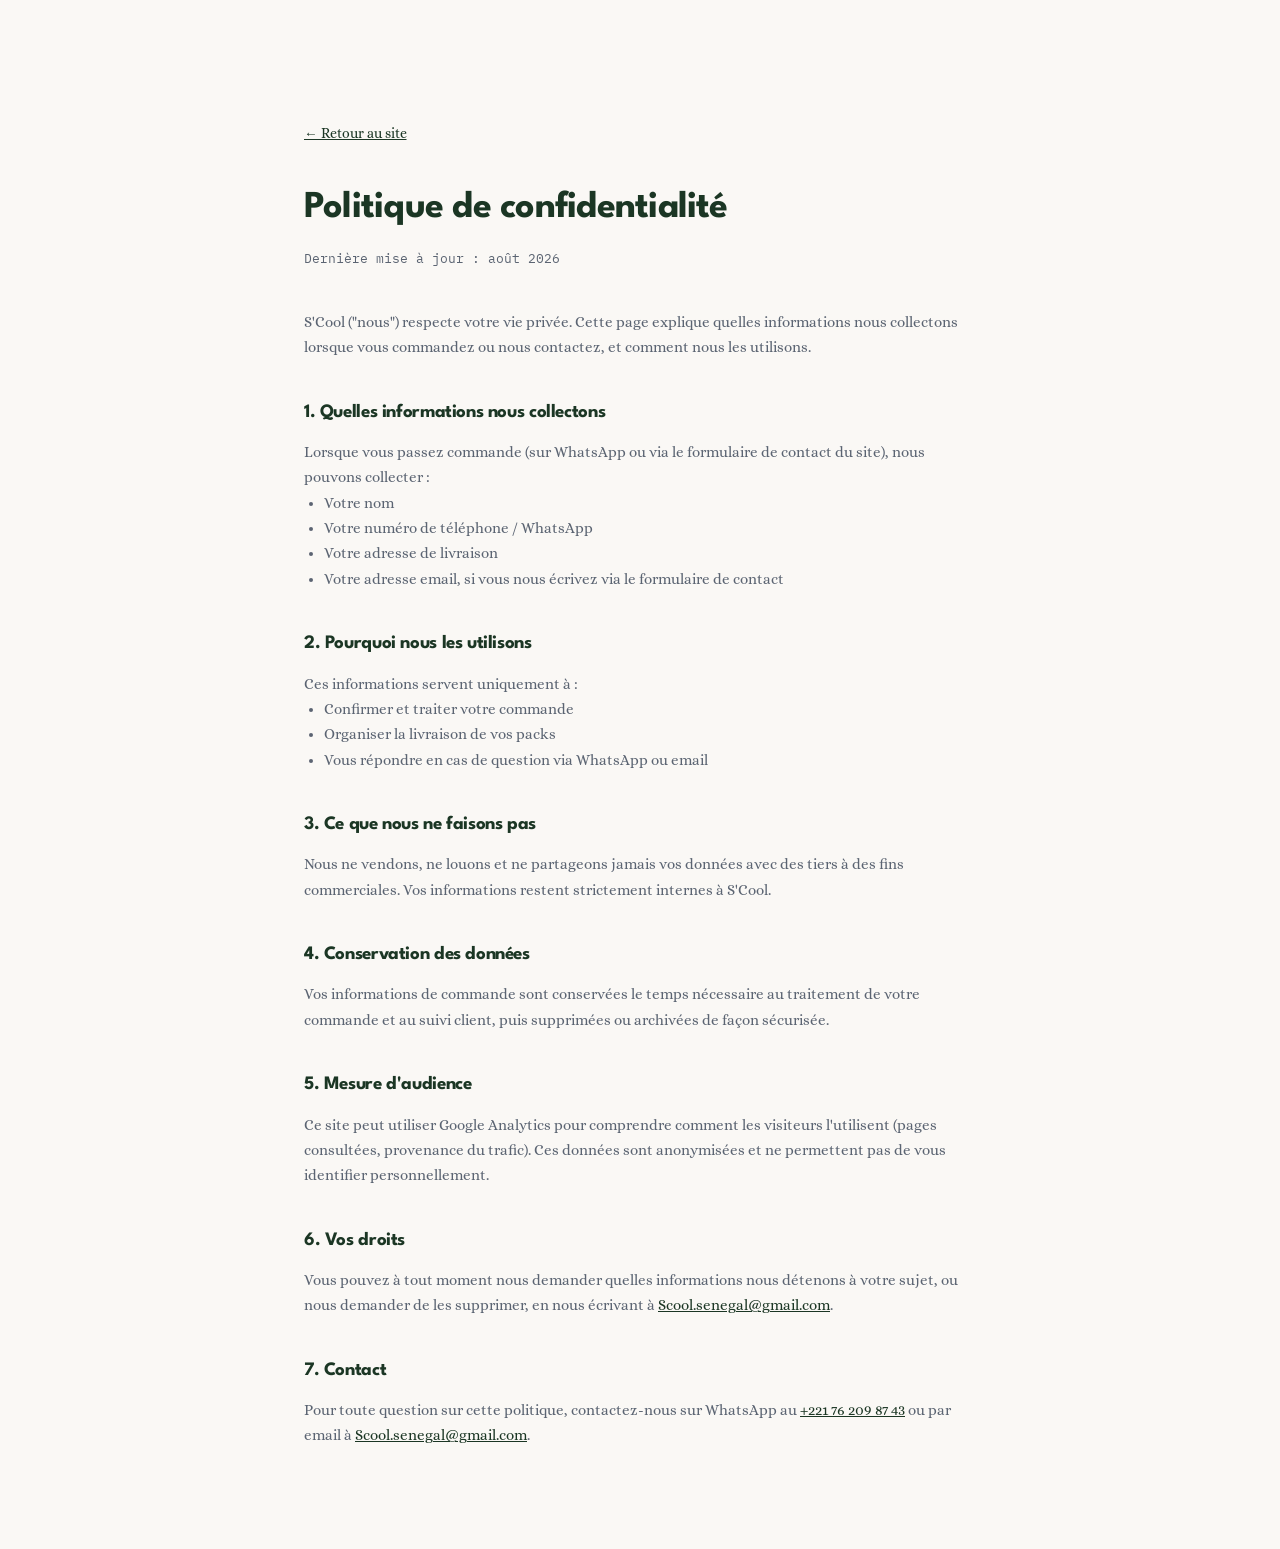
==== privacy.html @ f97e9f54 "scoolsn" ====
<!DOCTYPE html>
<html lang="fr">
<head>
<!-- Google tag (gtag.js) -->
<script async src="https://www.googletagmanager.com/gtag/js?id=G-ZF3CPQ8E2L"></script>
<script>
  window.dataLayer = window.dataLayer || [];
  function gtag(){dataLayer.push(arguments);}
  gtag('js', new Date());
  gtag('config', 'G-ZF3CPQ8E2L');
</script>
<meta charset="UTF-8">
<meta name="viewport" content="width=device-width, initial-scale=1.0">
<title>Politique de confidentialité — S'Cool</title>
<meta name="description" content="Politique de confidentialité de S'Cool : comment vos données (nom, téléphone, adresse de livraison) sont utilisées.">
<meta property="og:type" content="website">
<meta property="og:site_name" content="S'Cool">
<meta property="og:title" content="Politique de confidentialité — S'Cool">
<meta property="og:url" content="https://scoolsn.github.io/S-COOL/privacy.html">
<link rel="icon" type="image/png" href="images/scoollogopng/favicon.png">
<link rel="preconnect" href="https://fonts.googleapis.com">
<link rel="preconnect" href="https://fonts.gstatic.com" crossorigin>
<link href="https://fonts.googleapis.com/css2?family=League+Spartan:wght@100..900&family=Alice&family=IBM+Plex+Mono:wght@400;500&display=swap" rel="stylesheet">
<link rel="stylesheet" href="styles.css">
<style>
  .legal-wrap{max-width:720px; margin:0 auto; padding:120px 24px 100px;}
  .legal-wrap h1{font-size:clamp(28px,4vw,38px); margin-bottom:8px;}
  .legal-wrap .updated{font-family:'IBM Plex Mono',monospace; font-size:12.5px; color:var(--ink-soft); margin-bottom:40px;}
  .legal-wrap h2{font-size:19px; margin:36px 0 12px;}
  .legal-wrap p, .legal-wrap li{font-size:14.5px; line-height:1.75; color:var(--ink-soft);}
  .legal-wrap ul{padding-left:20px; margin-bottom:12px;}
  .legal-wrap a{color:var(--blue); text-decoration:underline;}
  .back-link{display:inline-flex; align-items:center; gap:6px; font-size:13.5px; color:var(--blue); font-weight:500; margin-bottom:32px;}
</style>
</head>
<body>
<div class="legal-wrap">
  <a href="index.html" class="back-link">← Retour au site</a>
  <h1>Politique de confidentialité</h1>
  <p class="updated">Dernière mise à jour : août 2026</p>

  <p>S'Cool ("nous") respecte votre vie privée. Cette page explique quelles informations nous collectons lorsque vous commandez ou nous contactez, et comment nous les utilisons.</p>

  <h2>1. Quelles informations nous collectons</h2>
  <p>Lorsque vous passez commande (sur WhatsApp ou via le formulaire de contact du site), nous pouvons collecter :</p>
  <ul>
    <li>Votre nom</li>
    <li>Votre numéro de téléphone / WhatsApp</li>
    <li>Votre adresse de livraison</li>
    <li>Votre adresse email, si vous nous écrivez via le formulaire de contact</li>
  </ul>

  <h2>2. Pourquoi nous les utilisons</h2>
  <p>Ces informations servent uniquement à :</p>
  <ul>
    <li>Confirmer et traiter votre commande</li>
    <li>Organiser la livraison de vos packs</li>
    <li>Vous répondre en cas de question via WhatsApp ou email</li>
  </ul>

  <h2>3. Ce que nous ne faisons pas</h2>
  <p>Nous ne vendons, ne louons et ne partageons jamais vos données avec des tiers à des fins commerciales. Vos informations restent strictement internes à S'Cool.</p>

  <h2>4. Conservation des données</h2>
  <p>Vos informations de commande sont conservées le temps nécessaire au traitement de votre commande et au suivi client, puis supprimées ou archivées de façon sécurisée.</p>

  <h2>5. Mesure d'audience</h2>
  <p>Ce site peut utiliser Google Analytics pour comprendre comment les visiteurs l'utilisent (pages consultées, provenance du trafic). Ces données sont anonymisées et ne permettent pas de vous identifier personnellement.</p>

  <h2>6. Vos droits</h2>
  <p>Vous pouvez à tout moment nous demander quelles informations nous détenons à votre sujet, ou nous demander de les supprimer, en nous écrivant à <a href="mailto:Scool.senegal@gmail.com">Scool.senegal@gmail.com</a>.</p>

  <h2>7. Contact</h2>
  <p>Pour toute question sur cette politique, contactez-nous sur WhatsApp au <a href="https://wa.me/221762098743" target="_blank">+221 76 209 87 43</a> ou par email à <a href="mailto:Scool.senegal@gmail.com">Scool.senegal@gmail.com</a>.</p>
</div>
</body>
</html>
---- styles.css ----
:root{
    --blue:#1B3624;
    --blue-light:#2E5940;
    --blue-pale:#E4F0F5;
    --sky:#B1D4E0;
    --yellow:#F6B90A;
    --yellow-soft:#FDE8A6;
    --beige:#F4ECBE;
    --cream:#FAF6E2;
    --white:#FFFFFF;
    --ink:#161B22;
    --ink-soft:#5B6472;
    --line:#E9E0BE;
    --radius-lg:28px;
    --radius-md:18px;
    --radius-sm:12px;
    --shadow-soft:0 12px 40px -14px rgba(27,54,36,0.18);
    --shadow-lift:0 24px 60px -18px rgba(27,54,36,0.28);
  }
  *{box-sizing:border-box; margin:0; padding:0;}
  html{scroll-behavior:smooth;}
  body{
    font-family:'Alice', Georgia, serif;
    background:#FAF8F5;
    color:var(--ink);
    -webkit-font-smoothing:antialiased;
    overflow-x:hidden;
    font-size:16px;
    line-height:1.65;
  }
  h1,h2,h3,h4,h5,h6{
    font-family:'League Spartan', sans-serif;
    letter-spacing:-0.02em;
    color:var(--blue);
    font-weight:700;
  }
  .mono{font-family:'IBM Plex Mono',monospace; letter-spacing:0.02em;}
  a{color:inherit; text-decoration:none;}
  img{max-width:100%; display:block;}
  section{padding:96px 24px;}
  @media (max-width:640px){ section{padding:64px 20px;} }
  .wrap{max-width:1160px; margin:0 auto;}
  .eyebrow{
    font-family:'IBM Plex Mono',monospace;
    font-size:12.5px;
    text-transform:uppercase;
    letter-spacing:0.14em;
    color:var(--blue-light);
    display:inline-flex;
    align-items:center;
    gap:8px;
    margin-bottom:16px;
  }
  .eyebrow::before{content:''; width:16px; height:2px; background:var(--yellow); display:inline-block; border-radius:2px;}

  .highlight{position:relative; display:inline; white-space:normal;}
  .highlight::after{
    content:'';
    position:absolute;
    left:-2%; right:-2%; bottom:0.05em;
    height:0.42em;
    background:var(--yellow);
    z-index:-1;
    border-radius:3px;
    transform:scaleX(0);
    transform-origin:left;
    transition:transform 0.7s cubic-bezier(.4,0,.2,1);
  }
  .highlight.in-view::after{transform:scaleX(1);}

  .reveal{opacity:0; transform:translateY(24px); transition:opacity .7s ease, transform .7s cubic-bezier(.4,0,.2,1);}
  .reveal.in-view{opacity:1; transform:translateY(0);}

  header{
    position:fixed; top:0; left:0; right:0; z-index:100;
    display:flex; justify-content:center; padding-top:14px;
  }
  nav{
    display:flex; align-items:center; justify-content:space-between;
    width:min(1160px, calc(100% - 32px));
    padding:0 12px 0 18px;
    height:64px;  
  align-items:center;
    background:rgba(251,247,239,0.88);
    backdrop-filter:blur(18px) saturate(160%);
    -webkit-backdrop-filter:blur(18px) saturate(160%);
    border:1px solid rgba(27,54,36,0.08);
    border-radius:100px;
    box-shadow:0 8px 32px -12px rgba(27,54,36,0.14);
    transition:box-shadow .3s ease;
  }
  .logo{display:inline-flex; align-items:center; text-decoration:none;}
  .logo-img{height: 180px; width:auto; max-width:140px; object-fit:contain; display:block; transition:transform .25s ease;}
  .logo:hover .logo-img{transform:scale(1.05);}
  .logo-footer{display:inline-block; margin-bottom:14px;}
  .logo-img-footer{height:250px; width:auto; max-width:155px; object-fit:contain; display:block; transition:transform .25s ease;}
  .logo-footer:hover .logo-img-footer{transform:scale(1.05);}

  .nav-links{display:flex; align-items:center; gap:2px;}
  .nav-right{display:flex; align-items:center; gap:10px;}
  .nav-links a{
    font-family:'League Spartan', sans-serif;
    font-size:15px; font-weight:600; color:var(--ink-soft);
    padding:9px 16px; border-radius:100px; transition:all .25s ease;
  }
  .nav-links a:hover{color:var(--blue); background:var(--blue-pale);}
  .nav-links a.active{color:var(--blue); background:var(--blue-pale); font-weight:700;}
  .nav-cta{
    background:var(--blue); color:var(--white); font-family:'League Spartan', sans-serif; font-size:14.5px; font-weight:700;
    padding:11px 20px; border-radius:100px; display:flex; align-items:center; gap:6px;
    transition:transform .25s ease, background .25s ease;
  }
  .nav-cta:hover{background:var(--blue-light); transform:translateY(-1px);}
  .burger{display:none; width:38px; height:38px; border-radius:100px; background:var(--blue-pale); align-items:center; justify-content:center; cursor:pointer;}
  .cart-btn{
    position:relative; display:flex; align-items:center; gap:7px; border:none; cursor:pointer; flex-shrink:0;
    background:var(--yellow); color:var(--blue); font-family:'League Spartan',sans-serif; font-weight:700; font-size:15px;
    padding:10px 18px; border-radius:100px; transition:transform .2s ease, box-shadow .2s ease;
  }
  .cart-btn:hover{transform:translateY(-1px); box-shadow:0 8px 18px -8px rgba(246,185,10,0.6);}
  .cart-badge{
    position:absolute; top:-6px; right:-6px; min-width:18px; height:18px; border-radius:100px; background:var(--blue);
    color:#fff; font-family:'IBM Plex Mono',monospace; font-size:10.5px; font-weight:600;
    display:none; align-items:center; justify-content:center; padding:0 4px; border:2px solid var(--cream);
  }

  .cart-overlay{
    position:fixed; inset:0; background:rgba(27,54,36,0.35); backdrop-filter:blur(2px); z-index:150;
    opacity:0; pointer-events:none; transition:opacity .3s ease;
  }
  .cart-overlay.open{opacity:1; pointer-events:auto;}
  .cart-drawer{
    position:fixed; top:0; right:0; bottom:0; width:min(400px, 92vw); background:var(--cream); z-index:151;
    display:flex; flex-direction:column; box-shadow:-20px 0 60px -20px rgba(27,54,36,0.4);
    transform:translateX(100%); transition:transform .4s cubic-bezier(.4,0,.2,1);
  }
  .cart-drawer.open{transform:translateX(0);}
  .cart-head{display:flex; justify-content:space-between; align-items:center; padding:22px 22px 16px; border-bottom:1px solid var(--line);}
  .cart-head h3{font-family:'League Spartan', sans-serif; font-size:20px; font-weight:700;}
  .cart-close{width:32px; height:32px; border-radius:100px; background:var(--blue-pale); border:none; cursor:pointer; font-size:13px; color:var(--blue);}
  .cart-items{flex:1; overflow-y:auto; padding:14px 22px;}
  .cart-item{display:flex; gap:12px; align-items:center; padding:14px 0; border-bottom:1px dashed var(--line);}
  .cart-item .ci-icon{width:44px; height:44px; background:var(--beige); border-radius:12px; display:flex; align-items:center; justify-content:center; flex-shrink:0;}
  .cart-item .ci-icon svg{width:26px; height:26px;}
  .ci-info{flex:1; min-width:0;}
  .ci-info h6{font-family:'League Spartan', sans-serif; font-size:15px; font-weight:700; color:var(--ink); margin-bottom:3px; line-height:1.2;}
  .ci-info .mono{font-size:12px; color:var(--ink-soft);}
  .ci-qty{display:flex; align-items:center; gap:10px; margin-top:6px;}
  .ci-qty button{width:22px; height:22px; border-radius:7px; border:1px solid var(--line); background:var(--white); cursor:pointer; font-size:13px; color:var(--blue); line-height:1;}
  .ci-qty span{font-family:'IBM Plex Mono',monospace; font-size:13px; min-width:14px; text-align:center;}
  .ci-remove{background:none; border:none; color:var(--ink-soft); cursor:pointer; font-size:13px; padding:6px; flex-shrink:0;}
  .ci-remove:hover{color:#C0392B;}
  .cart-foot{padding:18px 22px 24px; border-top:1px solid var(--line);}
  .cart-total-row{display:flex; justify-content:space-between; align-items:center; margin-bottom:14px; font-family:'League Spartan', sans-serif; font-size:16px; font-weight:600; color:var(--ink-soft);}
  .cart-total-row .price{font-size:22px;}

  .coming-soon{
    max-width:520px; margin:0 auto; text-align:center; background:var(--beige);
    border-radius:var(--radius-lg); padding:48px 32px; border:1px dashed var(--line);
  }
  .coming-soon-icon{width:56px; height:56px; border-radius:16px; background:var(--yellow-soft); display:flex; align-items:center; justify-content:center; margin:0 auto 18px;}
  .coming-soon h3{font-family:'League Spartan', sans-serif; font-size:21px; margin-bottom:10px;}
  .coming-soon p{font-size:15px; color:var(--ink-soft); line-height:1.6;}
  .coming-soon p a{color:var(--blue); font-weight:600;}

  .shop-search{
    display:flex; align-items:center; gap:10px; background:var(--white); border:1.5px solid var(--line);
    border-radius:100px; padding:6px 6px 6px 20px; max-width:520px; margin:0 auto 28px;
  }
  .shop-search svg{flex-shrink:0; color:var(--ink-soft);}
  .shop-search input{flex:1; border:none; outline:none; background:none; font-family:'Alice', serif; font-size:15.5px; padding:10px 0;}
  .shop-search button{
    background:var(--blue); color:#fff; border:none; border-radius:100px; padding:10px 22px;
    font-family:'League Spartan', sans-serif; font-size:14.5px; font-weight:700; cursor:pointer; flex-shrink:0;
  }
  .shop-tabs{display:flex; justify-content:center; gap:8px; margin-bottom:40px; flex-wrap:wrap;}
  .shop-tab{
    font-family:'League Spartan', sans-serif; font-size:14.5px; font-weight:600; padding:9px 18px; border-radius:100px;
    border:1.5px solid var(--line); background:var(--white); cursor:pointer; color:var(--ink-soft);
    transition:all .2s ease; user-select:none;
  }
  .shop-tab:hover{border-color:var(--blue-light);}
  .shop-tab.active{background:var(--blue); color:#fff; border-color:var(--blue);}
  .shop-empty{
    max-width:440px; margin:20px auto 0; text-align:center; background:var(--white);
    border-radius:var(--radius-lg); padding:44px 30px; border:1px dashed var(--line);
  }
  .shop-empty h3{font-family:'League Spartan', sans-serif; font-size:19px; margin-bottom:10px;}
  .shop-empty p{font-size:14.5px; color:var(--ink-soft); line-height:1.6; margin-bottom:20px;}

  @media (max-width:880px){
    .nav-links{display:none;}
    .nav-cta{display:none;}
    .burger{display:flex;}
    .cart-btn{padding:9px 12px; font-size:0;}
    .cart-btn svg{display:block;}
    .cart-btn span:not(.cart-badge){display:none;}
  }
  .mobile-menu{
    position:fixed; top:78px; left:16px; right:16px; z-index:99;
    background:var(--white); border-radius:22px; padding:10px;
    box-shadow:var(--shadow-lift); border:1px solid var(--line);
    display:none; flex-direction:column; gap:4px;
  }
  .mobile-menu.open{display:flex;}
  .mobile-menu a{
    font-family:'League Spartan', sans-serif; padding:14px 16px; border-radius:14px;
    font-weight:600; color:var(--blue); font-size:16px;
    background:var(--blue-pale); display:block;
    transition:background .2s ease;
  }
  .mobile-menu a:hover{background:var(--beige);}

  /* Scroll lock + blur quand burger ouvert */
  body.menu-open{overflow:hidden;}
  body.menu-open::after{
    content:''; position:fixed; inset:0; z-index:98;
    background:rgba(27,54,36,0.25); backdrop-filter:blur(3px);
    -webkit-backdrop-filter:blur(3px);
  }

  .hero{padding: top 90px; padding-bottom:60px; position:relative; overflow:hidden;}
  .hero::before{
    content:''; position:absolute; top:-120px; right:-160px; width:560px; height:560px;
    background:radial-gradient(circle, var(--yellow-soft) 0%, transparent 70%);
    opacity:0.6; z-index:0; pointer-events:none;
  }
  .hero::after{
    content:''; position:absolute; top:20%; left:-200px; width:520px; height:520px;
    background:radial-gradient(circle, var(--blue-pale) 0%, transparent 70%);
    z-index:0; pointer-events:none;
  }
  .hero-inner{position:relative; z-index:1; text-align:center; max-width:920px; margin:0 auto;}

  .hero-bts-badge{display:flex; justify-content:center; align-items:center; margin-bottom:18px;}
  .hero-bts-img{
    width:min(280px, 75vw); height:auto; display:block;
    filter:drop-shadow(0 8px 20px rgba(27,54,36,0.12));
    transition:transform .3s ease;
  }
  .hero-bts-img:hover{transform:scale(1.04) rotate(-1deg);}

  .hero h1{
    font-family:'League Spartan', sans-serif;
    font-size:clamp(36px,6.5vw,68px);
    font-weight:800;
    line-height:1.05;
    margin-bottom:20px;
    letter-spacing:-0.03em;
    color:var(--blue);
  }
  .hero p.sub{
    font-family:'Alice', Georgia, serif;
    font-size:clamp(16px,2vw,20px); color:var(--ink-soft); max-width:640px;
    margin:0 auto 34px; line-height:1.65; font-weight:400;
  }
  .hero-ctas{display:flex; gap:14px; justify-content:center; align-items:center; flex-wrap:wrap; margin-bottom:44px;}
  .btn{
    font-family:'League Spartan', sans-serif;
    font-weight:700; font-size:16px; letter-spacing:0.02em; padding:14px 28px; border-radius:100px;
    display:inline-flex; align-items:center; gap:9px; cursor:pointer; border:none;
    text-decoration:none;
    transition:transform .25s cubic-bezier(.4,0,.2,1), box-shadow .25s ease, background .25s ease;
  }
  .btn-primary{background:var(--blue); color:#fff; box-shadow:0 10px 26px -8px rgba(27,54,36,0.45);}
  .btn-primary:hover{transform:translateY(-2px); box-shadow:0 16px 32px -8px rgba(27,54,36,0.5); background:var(--blue-light);}
  .btn-secondary{background:var(--white); color:var(--blue); border:1.5px solid var(--line); box-shadow:0 4px 16px -4px rgba(27,54,36,0.06);}
  .btn-secondary:hover{border-color:var(--blue); transform:translateY(-2px); box-shadow:0 10px 24px -8px rgba(27,54,36,0.12);}
  .btn-yellow{background:var(--yellow); color:var(--blue); font-weight:700;}
  .btn-yellow:hover{transform:translateY(-2px); box-shadow:0 12px 26px -10px rgba(246,185,10,0.6);}
  .btn-whatsapp{background:#1F3A22; color:#fff; box-shadow:0 10px 24px -8px rgba(31,58,34,0.45);}
  .btn-whatsapp:hover{background:#16481D; transform:translateY(-2px); box-shadow:0 16px 30px -8px rgba(31,58,34,0.55);}
  .btn-sm{padding:10px 18px; font-size:14px; border-radius:100px;}
  .btn-block{width:100%; justify-content:center;}

  .hero-visual-container{position:relative; max-width:860px; margin:0 auto 48px; padding:0 16px;}
  .hero-visual-frame{
    position:relative; display:inline-block; width:100%;
    background:radial-gradient(ellipse at center bottom, rgba(244,236,190,0.55) 0%, transparent 70%);
    padding-bottom:10px;
  }
  .hero-illustration-img{
    width:100%; max-width:800px; height:auto; margin:0 auto; display:block;
    filter:drop-shadow(0 24px 44px rgba(27,54,36,0.16));
    transition:transform .4s ease;
  }
  .hero-illustration-img:hover{transform:scale(1.015);}

  .floating-pill{
    position:absolute;
    background:rgba(255,255,255,0.96);
    backdrop-filter:blur(12px);
    -webkit-backdrop-filter:blur(12px);
    border:1.5px solid rgba(233,224,190,0.9);
    border-radius:100px;
    padding:9px 18px 9px 12px;
    display:flex; align-items:center; gap:11px;
    box-shadow:0 14px 34px -8px rgba(27,54,36,0.18);
    z-index:5;
    text-align:left;
    animation:floatPill 4.5s ease-in-out infinite;
    pointer-events:auto;
    transition:transform .25s ease, box-shadow .25s ease;
  }
  .floating-pill:hover{
    transform:scale(1.05) translateY(-4px) !important;
    box-shadow:0 20px 40px -10px rgba(27,54,36,0.25);
  }
  .fp-icon{width:34px; height:34px; border-radius:100px; background:var(--yellow-soft); display:flex; align-items:center; justify-content:center; font-size:17px; flex-shrink:0;}
  .fp-text{display:flex; flex-direction:column; line-height:1.2;}
  .fp-title{font-family:'League Spartan', sans-serif; font-size:15px; font-weight:700; color:var(--blue);}
  .fp-sub{font-family:'Alice', serif; font-size:12px; color:var(--ink-soft);}

  .fp-left{top:26%; left:2%; animation-delay:0s;}
  .fp-right{top:32%; right:2%; animation-delay:2.2s;}
  .fp-center{bottom:14px; left:50%; transform:translateX(-50%); animation:floatPillCenter 4.5s ease-in-out infinite 1.1s;}

  @keyframes floatPill{ 0%, 100%{ transform:translateY(0); } 50%{ transform:translateY(-8px); } }
  @keyframes floatPillCenter{ 0%, 100%{ transform:translateX(-50%) translateY(0); } 50%{ transform:translateX(-50%) translateY(-7px); } }

  @media (max-width:820px){ .floating-pill{display:none;} }

  .hero-strip{
    display:grid; grid-template-columns:repeat(4, 1fr); gap:16px;
    max-width:840px; margin:0 auto; padding:22px 28px;
    background:var(--white); border-radius:var(--radius-md);
    border:1px solid var(--line);
    box-shadow:var(--shadow-soft);
  }
  .hero-strip div{text-align:center;}
  .hero-strip .num{font-family:'League Spartan',sans-serif; font-weight:700; font-size:28px; color:var(--blue); line-height:1.1;}
  .hero-strip .lbl{font-family:'Alice', serif; font-size:13px; color:var(--ink-soft); margin-top:4px;}

  @media (max-width:680px){
    .hero-strip{grid-template-columns:repeat(2, 1fr); gap:18px; padding:18px 20px;}
    .hero-bts-img{width:220px;}
  }

  .pillars{display:grid; grid-template-columns:1fr 1fr; gap:24px; margin-top:20px;}
  @media (max-width:820px){.pillars{grid-template-columns:1fr;}}
  .pillar-card{
    border-radius:var(--radius-lg); padding:40px 34px; position:relative; overflow:hidden;
    transition:transform .35s cubic-bezier(.4,0,.2,1), box-shadow .35s ease;
  }
  .pillar-card:hover{transform:translateY(-6px); box-shadow:var(--shadow-lift);}
  .pillar-1{background:var(--blue); color:#fff;}
  .pillar-2{background:var(--beige); color:var(--blue);}
  .pillar-icon{width:56px; height:56px; border-radius:16px; display:flex; align-items:center; justify-content:center; margin-bottom:26px;}
  .pillar-1 .pillar-icon{background:rgba(246,185,10,0.18);}
  .pillar-2 .pillar-icon{background:rgba(27,54,36,0.08);}
  .pillar-card h3{font-family:'League Spartan', sans-serif; font-size:28px; margin-bottom:14px;}
  .pillar-1 h3{color:#fff;}
  .pillar-card p{font-size:16px; line-height:1.65; margin-bottom:28px; opacity:0.95;}
  .pillar-1 p{color:#DCE9DE;}
  .pillar-2 p{color:var(--ink-soft);}
  .pillar-card .btn{margin-top:4px;}
/* DEVIS SUR LISTE */
.devis-section{
  background:#b1d4e0;
  border-radius:0;
  margin-bottom: 20px;
  width:100%;
  color:var(--blue);
  position:relative;
  overflow:hidden;
  padding:80px 24px;
}
.devis-section::before{
  content:'';
  position:absolute; top:-140px; right:-120px; width:420px; height:420px;
  background:radial-gradient(circle, rgba(22,48,91,0.08) 0%, transparent 70%);
}
.devis-wrap{position:relative; z-index:1;}
.devis-head{max-width:640px; margin:0 auto 56px; text-align:center;}
.devis-title{
  font-family:'League Spartan', sans-serif;
  font-weight:700;
  font-size:clamp(30px, 5vw, 48px);
  line-height:1.08;
  letter-spacing:-0.02em;
  color:var(--blue);
  margin-bottom:20px;
}
.devis-sub{
  font-size:16px;
  color:var(--ink-soft);
  line-height:1.6;
  max-width:480px;
  margin:0 auto 32px;
}
.devis-cta{
  display:inline-flex; align-items:center; gap:9px;
  background:var(--yellow); color:var(--blue);
  font-weight:700; font-size:16px;
  padding:17px 32px; border-radius:100px;
  box-shadow:0 14px 30px -10px rgba(22,48,91,0.25);
  transition:transform .25s ease, box-shadow .25s ease;
}
.devis-cta:hover{transform:translateY(-2px); box-shadow:0 18px 36px -10px rgba(22,48,91,0.32);}

.devis-steps{
  display:grid; grid-template-columns:repeat(4,1fr); gap:28px;
  max-width:960px; margin:0 auto;
}
@media (max-width:820px){ .devis-steps{grid-template-columns:1fr 1fr;} }
@media (max-width:520px){ .devis-steps{grid-template-columns:1fr; gap:32px;} }
.devis-step{text-align:left;}
.devis-num{
  display:block;
  font-family:'Space Grotesk', sans-serif;
  font-weight:700;
  font-size:32px;
  color:var(--blue);
  margin-bottom:10px;
}
.devis-step h4{font-size:15.5px; color:var(--blue); margin-bottom:6px; font-family:'Inter',sans-serif; font-weight:600;}
.devis-step p{font-size:13px; color:var(--ink-soft); line-height:1.55;}

@media (max-width:640px){
  .devis-section{padding:64px 20px;}
}

  .brands-marquee{padding:36px 0; overflow:hidden;}
  .brands-title{
    text-align:center; font-family:'IBM Plex Mono',monospace; font-size:12.5px; text-transform:uppercase;
    letter-spacing:0.14em; color:var(--blue-light); margin-bottom:28px;
  }
  .marquee{ display:flex; width:100%; overflow:hidden; }
  .marquee-content{ display:flex; animation:scroll-marquee 25s linear infinite; }
  .marquee-item{ flex:0 0 auto; width:130px; margin:0 24px; display:flex; align-items:center; justify-content:center; }
  .marquee-item img{ max-width:100%; height:auto; opacity:0.55; transition:all .3s ease; }
  .marquee-item img:hover{ filter:grayscale(0%); opacity:1; }
  @keyframes scroll-marquee{ 0%{ transform:translateX(0); } 100%{ transform:translateX(-50%); } }
  @media (max-width:640px){ .marquee-item{ width:90px; margin:0 16px; } }

  .section-head{text-align:center; max-width:620px; margin:0 auto 52px;}
  .section-head h2{font-family:'League Spartan', sans-serif; font-size:clamp(28px,4.5vw,42px); font-weight:700; margin-bottom:14px;}
  .section-head p{color:var(--ink-soft); font-size:16.5px; line-height:1.65;}
  .section-head.left{text-align:left; margin:0 0 44px;}

  .pack-grid{display:grid; grid-template-columns:repeat(4,1fr); gap:20px;}
  @media (max-width:980px){.pack-grid{grid-template-columns:repeat(2,1fr);}}
  @media (max-width:600px){.pack-grid{grid-template-columns:1fr;}}
  .pack-card{
    background:var(--white); border-radius:var(--radius-md); padding:26px 22px; position:relative;
    border:1px solid var(--line); border-top:5px solid var(--accent, var(--yellow));
    display:flex; flex-direction:column;
    transition:transform .3s cubic-bezier(.4,0,.2,1), box-shadow .3s ease;
  }
  .pack-card:hover{transform:translateY(-5px); box-shadow:var(--shadow-soft);}
  .pack-icon{
    width:48px; height:48px; border-radius:13px; background:var(--accent, var(--yellow)); opacity:0.9;
    display:flex; align-items:center; justify-content:center; color:var(--blue); margin-bottom:16px;
  }
  .pack-card h3{font-family:'League Spartan', sans-serif; font-size:24px; font-weight:700; margin-bottom:6px;}
  .pack-desc{font-size:14px; color:var(--ink-soft); line-height:1.55; margin-bottom:14px; min-height:42px;}
  .pack-price{font-family:'League Spartan',sans-serif; font-weight:700; font-size:24px; color:var(--blue); margin-bottom:16px;}
  .pack-toggle{
    display:flex; align-items:center; justify-content:space-between; width:100%; background:none; border:none;
    border-top:1px dashed var(--line); padding:12px 0; cursor:pointer; font-size:12.5px; color:var(--blue-light);
    font-family:'IBM Plex Mono',monospace;
  }
  .pack-toggle svg{transition:transform .3s ease;}
  .pack-items{
    list-style:none; max-height:0; overflow:hidden; transition:max-height .4s ease;
    font-size:13.5px; color:var(--ink-soft); line-height:1.8;
  }
  .pack-items.open{max-height:600px; margin-bottom:8px;}
  .pack-items li{padding-left:14px; position:relative;}
  .pack-items li::before{content:'—'; position:absolute; left:0; color:var(--accent, var(--yellow));}
  .pack-trousse{display:flex; align-items:flex-start; gap:8px; font-size:13px; color:var(--ink-soft); margin:12px 0 16px; cursor:pointer; line-height:1.4;}
  .pack-trousse input{accent-color:var(--blue); margin-top:2px;}
  .pack-brands{display:flex; flex-wrap:wrap; gap:6px; margin-bottom:14px;}
  .pack-brands span{
    font-family:'IBM Plex Mono',monospace; font-size:10px; letter-spacing:0.06em;
    background:var(--blue-pale); color:var(--blue-light);
    padding:4px 9px; border-radius:100px;
  }
  .product-badge{
    position:absolute; top:14px; right:14px;
    font-family:'League Spartan',sans-serif; font-size:11px; font-weight:700; letter-spacing:0.04em;
    background:var(--yellow); color:var(--blue); padding:4px 11px; border-radius:100px;
  }

  .about-grid{display:grid; grid-template-columns:1fr 1fr; gap:56px; align-items:center;}
  @media (max-width:820px){.about-grid{grid-template-columns:1fr; gap:32px;}}
  .about-visual{
    background:white; border-radius:var(--radius-lg); aspect-ratio:1/0.9; position:relative; overflow:hidden;
    display:flex; align-items:center; justify-content:center; padding:32px;
    box-shadow:var(--shadow-lift);
  }


  .about-badge-img{
    max-width:260px; width:85%; height:auto; display:block;
    filter:drop-shadow(0 16px 36px rgba(0,0,0,0.4));
    transition:transform .4s cubic-bezier(.4,0,.2,1);
  
  }
  .about-badge-img:hover{ transform:scale(1.06) rotate(2deg); }
  .mission-quote{ background:var(--beige); border-radius:var(--radius-md); padding:28px 30px; margin-top:24px; border-left:4px solid var(--yellow); }
  .mission-quote p{font-family:'Alice', serif; font-size:18px; font-style:italic; color:var(--blue); line-height:1.6;}

  .stat-row{display:flex; gap:32px; margin-top:32px; flex-wrap:wrap;}
  .stat-row .num{font-family:'League Spartan',sans-serif; font-weight:700; font-size:32px; color:var(--blue);}
  .stat-row .lbl{font-size:13px; color:var(--ink-soft);}

  .testi-track{display:grid; grid-template-columns:repeat(3,1fr); gap:20px;}
  @media (max-width:900px){.testi-track{grid-template-columns:1fr; max-width:480px; margin:0 auto;}}
  .testi-card{
    background:var(--white); border:1px solid var(--line); border-radius:var(--radius-md); padding:28px;
    display:flex; flex-direction:column; gap:18px;
  }
  .stars{color:var(--yellow); font-size:14px; letter-spacing:2px;}
  .testi-card p.quote{font-size:15px; line-height:1.7; color:var(--ink);}
  .testi-person{display:flex; align-items:center; gap:12px; margin-top:auto;}
  .avatar{
    width:42px; height:42px; border-radius:100px; display:flex; align-items:center; justify-content:center;
    font-family:'League Spartan',sans-serif; font-weight:700; color:#fff; font-size:16px; flex-shrink:0;
  }
  .testi-person .name{font-family:'League Spartan', sans-serif; font-size:15px; font-weight:700; color:var(--ink);}
  .testi-person .role{font-size:12.5px; color:var(--ink-soft);}

  .faq-list{max-width:760px; margin:0 auto;}
  .faq-item{border-bottom:1px solid var(--line); padding:22px 4px;}
  .faq-q{display:flex; justify-content:space-between; align-items:center; cursor:pointer; gap:16px;}
  .faq-q h5{font-size:17px; font-weight:700; color:var(--ink); font-family:'League Spartan',sans-serif;}
  .faq-icon{width:26px; height:26px; border-radius:100px; background:var(--blue-pale); flex-shrink:0; display:flex; align-items:center; justify-content:center; transition:transform .3s ease;}
  .faq-item.open .faq-icon{transform:rotate(45deg); background:var(--yellow);}
  .faq-a{max-height:0; overflow:hidden; transition:max-height .35s ease;}
  .faq-item.open .faq-a{max-height:200px;}
  .faq-a p{font-size:15px; color:var(--ink-soft); line-height:1.7; padding-top:14px; max-width:620px;}

  .contact-grid{display:grid; grid-template-columns:1fr 1fr; gap:48px;}
  @media (max-width:860px){.contact-grid{grid-template-columns:1fr;}}
  .contact-form{display:flex; flex-direction:column; gap:14px;}
  .field label{font-size:12.5px; font-weight:600; color:var(--blue); margin-bottom:6px; display:block; font-family:'IBM Plex Mono',monospace; text-transform:uppercase; letter-spacing:0.04em;}
  .field input, .field textarea, .field select{
    width:100%; padding:13px 16px; border-radius:12px; border:1.5px solid var(--line);
    background:var(--white); font-family:'Alice', serif; font-size:15px; color:var(--ink);
    transition:border-color .2s ease;
  }
  .field input:focus, .field textarea:focus, .field select:focus{outline:none; border-color:var(--blue-light);}
  .field textarea{resize:vertical; min-height:100px;}

  .contact-side{display:flex; flex-direction:column; gap:16px;}
  .contact-tile{
    background:var(--white); border:1px solid var(--line); border-radius:var(--radius-md); padding:22px;
    display:flex; align-items:center; gap:16px; transition:all .25s ease;
  }
  .contact-tile:hover{border-color:var(--blue-light); transform:translateX(4px);}
  .contact-tile .ct-ic{width:46px; height:46px; border-radius:13px; background:var(--blue-pale); display:flex; align-items:center; justify-content:center; flex-shrink:0;}
  .contact-tile h5{font-family:'League Spartan', sans-serif; font-size:16px; font-weight:700; color:var(--ink); margin-bottom:2px;}
  .contact-tile p{font-size:13.5px; color:var(--ink-soft);}
  .social-row{display:flex; gap:10px; margin-top:6px;}
  .social-row a{
    width:44px; height:44px; border-radius:13px; background:var(--blue); color:#fff;
    display:flex; align-items:center; justify-content:center; transition:all .25s ease;
  }
  .social-row a:hover{background:var(--yellow); color:var(--blue); transform:translateY(-3px);}

  footer{background:var(--blue); color:#fff; padding:64px 24px 28px;}
  .footer-grid{display:grid; grid-template-columns:1.6fr 1fr 1fr 1.4fr; gap:40px; max-width:1160px; margin:0 auto;}
  @media (max-width:820px){.footer-grid{grid-template-columns:1fr 1fr; row-gap:36px;}}
  @media (max-width:520px){.footer-grid{grid-template-columns:1fr;}}
  footer h6{font-size:13px; text-transform:uppercase; letter-spacing:0.1em; color:#A9C7B4; margin-bottom:16px; font-family:'IBM Plex Mono',monospace; font-weight:600;}
  footer .flinks{display:flex; flex-direction:column; gap:11px;}
  footer .flinks a{font-size:14.5px; color:#DCE9DE; transition:color .2s ease;}
  footer .flinks a:hover{color:var(--yellow);}
  footer p.blurb{color:#C3D6C8; font-size:14px; line-height:1.65; max-width:280px; margin-top:12px;}
  .newsletter-form{display:flex; gap:8px; margin-top:14px;}
  .newsletter-form input{
    flex:1; padding:12px 14px; border-radius:12px; border:1px solid #2E5940; background:#234A32;
    color:#fff; font-size:14px; font-family:'Alice', serif;
  }
  .newsletter-form input::placeholder{color:#A9C7B4;}
  .newsletter-form button{background:var(--yellow); color:var(--blue); border:none; border-radius:12px; padding:0 18px; font-family:'League Spartan', sans-serif; font-weight:700; font-size:14px; cursor:pointer;}
  .foot-bottom{
    max-width:1160px; margin:48px auto 0; padding-top:24px; border-top:1px solid #2E5940;
    display:flex; justify-content:space-between; align-items:center; flex-wrap:wrap; gap:12px;
  }
  .foot-bottom p{font-size:13px; color:#A9C7B4;}
  .foot-social{display:flex; gap:10px;}
  .foot-social a{width:36px; height:36px; border-radius:100px; background:#234A32; display:flex; align-items:center; justify-content:center; transition:background .2s ease;}
  .foot-social a:hover{background:var(--yellow);}

  .wa-float{
    position:fixed; bottom:24px; right:24px; z-index:90;
    width:58px; height:58px; border-radius:100px; background:#1F3A22; color:#fff;
    display:flex; align-items:center; justify-content:center; box-shadow:0 12px 28px -8px rgba(31,58,34,0.55);
    transition:transform .25s ease;
  }
  .wa-float:hover{transform:scale(1.08);}

  .divider-rule{height:1px; background:repeating-linear-gradient(90deg, var(--line) 0 8px, transparent 8px 14px); margin:0 auto;}

  .toast{
    position:fixed; bottom:96px; right:24px; background:var(--blue); color:#fff; padding:14px 20px;
    border-radius:14px; font-size:14px; font-family:'League Spartan', sans-serif; font-weight:600; box-shadow:var(--shadow-lift);
    transform:translateY(20px); opacity:0; pointer-events:none; transition:all .35s cubic-bezier(.4,0,.2,1); z-index:200;
  }
  .toast.show{transform:translateY(0); opacity:1;}

  /* ---- ARTICLE CARDS (produits à l'unité) ---- */
  .article-grid{
    display:grid; grid-template-columns:repeat(4,1fr); gap:16px;
  }
  @media (max-width:980px){.article-grid{grid-template-columns:repeat(3,1fr);}}
  @media (max-width:640px){.article-grid{grid-template-columns:repeat(2,1fr); gap:12px;}}

  .article-card-new{
    background:var(--white); border-radius:var(--radius-md); overflow:hidden;
    border:1px solid var(--line); display:flex; flex-direction:column;
    transition:transform .3s cubic-bezier(.4,0,.2,1), box-shadow .3s ease;
  }
  .article-card-new:hover{transform:translateY(-4px); box-shadow:var(--shadow-soft);}
  .article-img-wrap{
    width:100%; aspect-ratio:1/0.85; background:var(--beige);
    overflow:hidden; display:flex; align-items:center; justify-content:center;
  }
  .article-body-new{padding:12px 14px 14px; display:flex; flex-direction:column; flex:1; gap:0;}
  .article-brand{
    font-family:'IBM Plex Mono',monospace; font-size:10px; font-weight:600;
    letter-spacing:0.08em; color:var(--blue-light); text-transform:uppercase;
    display:inline-block; margin-bottom:5px;
  }
  .article-title-new{
    font-family:'League Spartan',sans-serif; font-size:14px; font-weight:700;
    color:var(--ink); margin-bottom:5px; line-height:1.2;
    display:-webkit-box; -webkit-line-clamp:2; -webkit-box-orient:vertical; overflow:hidden;
  }
  .article-desc-new{
    font-size:11.5px; color:var(--ink-soft); line-height:1.45;
    margin-bottom:10px; flex:1;
    display:-webkit-box; -webkit-line-clamp:3; -webkit-box-orient:vertical; overflow:hidden;
  }
  .article-footer-new{
    display:flex; align-items:center; justify-content:space-between;
    gap:8px; margin-top:auto;
  }
  .article-price-new{
    font-family:'League Spartan',sans-serif; font-weight:700;
    font-size:16px; color:var(--blue); flex-shrink:0;
  }

  /* Pastilles de couleur */
  .article-colors{display:flex; gap:6px; margin-bottom:10px;}
  .color-dot{
    width:20px; height:20px; border-radius:50%; border:2px solid var(--white);
    box-shadow:0 0 0 1px var(--line); cursor:pointer; padding:0;
    transition:transform .15s ease, box-shadow .15s ease;
  }
  .color-dot:hover{transform:scale(1.15);}
  .color-dot.active{box-shadow:0 0 0 2px var(--blue); transform:scale(1.1);}

  /* Placeholder quand pas d'image */
  .article-noimg{
    display:flex; flex-direction:column; align-items:center; justify-content:center;
    gap:6px; color:var(--ink-soft); opacity:0.5; height:100%;
  }
  .article-noimg span{font-size:11px; font-family:'IBM Plex Mono',monospace;}

/* ==========================================================================
   REFONTE UX — badge best-seller, quantité sur carte, paiement, mobile
   ========================================================================== */

/* ---- Images produits : afficher le produit ENTIER, pas rogné ---- */
.article-img-wrap{
  background:var(--white);
  position:relative;
  padding:10px;
}
.article-img-wrap img{
  width:100%; height:100%;
  object-fit:contain;          /* produit entier, jamais coupé */
}

/* ---- Badge BEST-SELLER ---- */
.article-badge{
  position:absolute; top:10px; left:10px; z-index:2;
  background:var(--yellow); color:var(--blue);
  font-family:'IBM Plex Mono',monospace; font-size:10px; font-weight:600;
  letter-spacing:0.06em; padding:5px 10px; border-radius:100px;
  box-shadow:0 4px 12px -4px rgba(0,0,0,0.25);
}
.article-card-new.is-featured{
  border-color:var(--yellow);
  box-shadow:0 8px 28px -12px rgba(246,185,10,0.45);
}

/* ---- Prix en pleine largeur au-dessus de l'action ---- */
.article-price-new{
  font-family:'League Spartan',sans-serif; font-weight:700;
  font-size:17px; color:var(--blue); margin-bottom:10px;
}
.article-action{margin-top:auto;}
.article-action .btn{width:100%; justify-content:center;}

/* ---- Bouton Ajouter : animation de confirmation ---- */
.btn-add{transition:background .25s ease, transform .18s ease;}
.btn-added{
  background:#1F7A3D !important; color:#fff !important;
  animation:pop-added .45s cubic-bezier(.34,1.56,.64,1);
}
@keyframes pop-added{
  0%{transform:scale(1);}
  45%{transform:scale(1.08);}
  100%{transform:scale(1);}
}

/* ---- Sélecteur de quantité sur la carte ---- */
.qty-selector{
  display:flex; align-items:center; justify-content:space-between;
  background:var(--blue-pale); border-radius:100px;
  padding:4px; width:100%;
  animation:fade-in-qty .3s ease;
}
@keyframes fade-in-qty{from{opacity:0; transform:translateY(4px);} to{opacity:1; transform:translateY(0);}}
.qty-btn{
  width:34px; height:34px; border-radius:100px; border:none;
  background:var(--white); color:var(--blue); cursor:pointer;
  font-size:19px; font-weight:600; line-height:1;
  display:flex; align-items:center; justify-content:center;
  box-shadow:0 2px 6px -2px rgba(22,48,91,0.2);
  transition:transform .15s ease;
}
.qty-btn:hover{transform:scale(1.08);}
.qty-btn:active{transform:scale(0.94);}
.qty-num{
  font-family:'League Spartan',sans-serif; font-weight:700;
  font-size:16px; color:var(--blue); min-width:28px; text-align:center;
}

/* ---- Réassurance paiement dans le panier ---- */
.cart-reassurance{
  background:var(--cream); border:1px dashed var(--line);
  border-radius:14px; padding:12px 14px; margin-bottom:14px;
  display:flex; flex-direction:column; align-items:center; gap:8px;
}
.cr-label{
 display: none; 
}
.cr-logos{display:flex; align-items:center; gap:12px;}
.cr-logos img{
  height:26px; width:auto; opacity:0.72;
  transition:opacity .2s ease;
}
.cr-logos img:hover{opacity:1;}
.cr-cash{
  font-size:11.5px; font-weight:600; color:var(--ink-soft);
  background:var(--blue-pale); border-radius:100px; padding:4px 10px;
  opacity:0.8;
}
.cr-delivery{
 display: none;}

/* ---- Titres de section boutique ---- */
.shop-section-title{
  font-family:'League Spartan',sans-serif; font-size:20px;
  color:var(--blue); margin:8px 0 16px;
}

/* ---- Bande de packs scrollable (mobile) ---- */
.packs-strip{
  display:grid; grid-template-columns:repeat(4,1fr); gap:20px;
  margin-bottom:40px;
}

/* ---- Bouton recherche : texte sur desktop, loupe sur mobile ---- */
.shop-search button{flex-shrink:0; white-space:nowrap;}
.search-btn-icon{display:none;}

/* ==========================================================================
   MOBILE (≤ 640px)
   ========================================================================== */
@media (max-width:640px){

  /* Grille articles : 2 colonnes serrées */
  .article-grid{grid-template-columns:repeat(2,1fr); gap:10px;}
  .article-body-new{padding:10px 11px 12px;}
  .article-title-new{font-size:12.5px; -webkit-line-clamp:2;}
  .article-desc-new{display:none;}
  .article-price-new{font-size:15px; margin-bottom:8px;}
  .article-brand{font-size:9px; margin-bottom:3px;}
  .article-badge{font-size:9px; padding:4px 8px; top:8px; left:8px;}

  /* Zones tactiles plus grandes */
  .article-action .btn{padding:12px 14px; font-size:13.5px;}
  .qty-btn{width:36px; height:36px; font-size:20px;}
  .qty-num{font-size:15px;}

  /* Recherche : bouton rond avec loupe uniquement */
  .shop-search{padding:5px 5px 5px 16px; gap:8px;}
  .shop-search input{font-size:15px; min-width:0;}
  .search-btn-text{display:none;}
  .search-btn-icon{display:block;}
  .shop-search button{
    width:44px; height:44px; border-radius:50%;
    padding:0; display:flex; align-items:center; justify-content:center;
  }

  /* CTA hero pleine largeur */
  .hero-ctas{flex-direction:column; align-items:stretch; gap:10px; padding:0 4px;}
  .hero-ctas .btn{width:100%; justify-content:center; padding:16px 20px; font-size:15.5px;}

  /* Packs en bande scrollable horizontale */
  .packs-strip{
    display:flex; overflow-x:auto; gap:14px;
    grid-template-columns:none;
    scroll-snap-type:x mandatory;
    -webkit-overflow-scrolling:touch;
    padding-bottom:12px; margin-bottom:28px;
    scrollbar-width:none;
  }
  .packs-strip::-webkit-scrollbar{display:none;}
  .packs-strip .pack-card{
    flex:0 0 78%; scroll-snap-align:start;
  }
  .shop-section-title{font-size:18px; margin:4px 0 12px;}

  /* Pas de débordement horizontal */
  body{overflow-x:hidden;}
  .wrap{max-width:100%;}

  /* Réassurance plus compacte */
  .cart-reassurance{padding:10px 12px; gap:6px;}
  .cr-logos img{height:22px;}
}
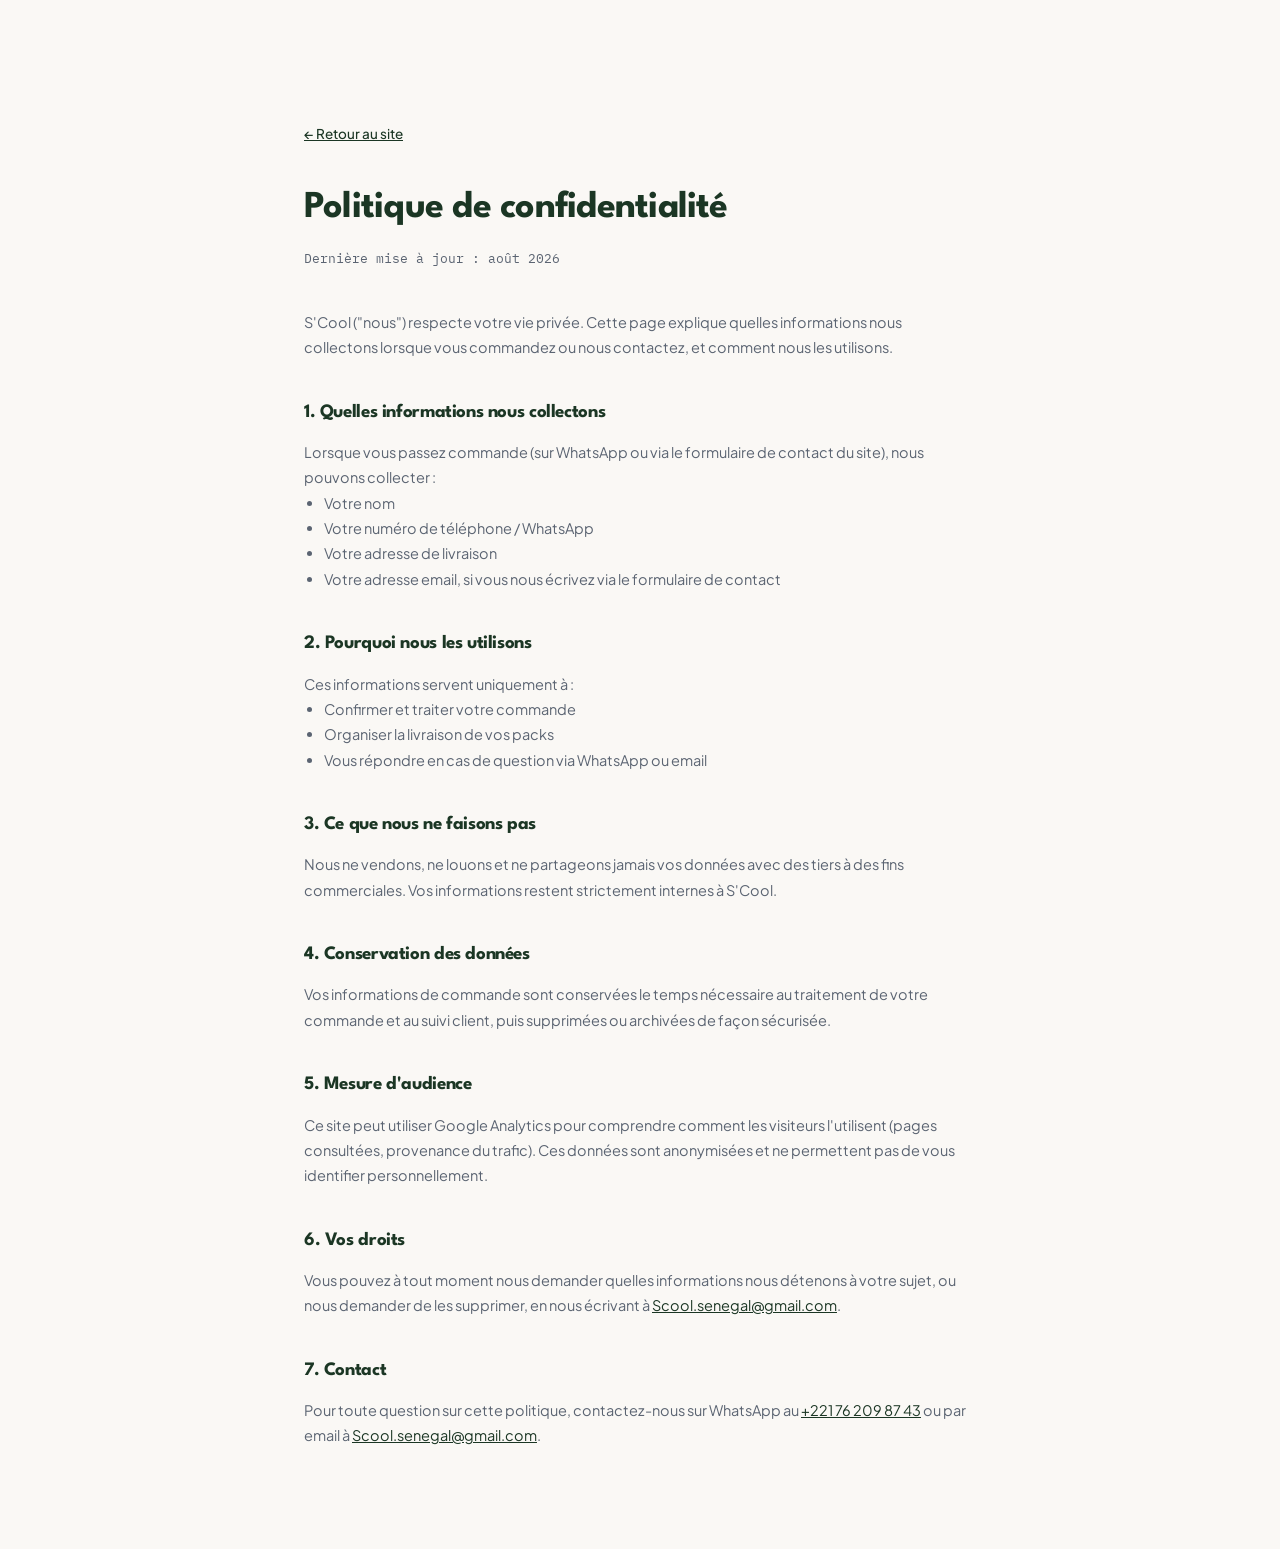
==== commit 1456c304: "refonte antigravity beta 2" ====
--- a/privacy.html
+++ b/privacy.html
@@ -1,6 +1,24 @@
 <!DOCTYPE html>
 <html lang="fr">
 <head>
+<meta charset="UTF-8">
+<meta name="viewport" content="width=device-width, initial-scale=1.0">
+<title>Politique de confidentialité S'Cool</title>
+<meta name="description" content="Politique de confidentialité de S'Cool : comment vos données (nom, téléphone, adresse de livraison) sont utilisées.">
+<meta property="og:type" content="website">
+<meta property="og:site_name" content="S'Cool">
+<meta property="og:title" content="Politique de confidentialité S'Cool">
+<meta property="og:url" content="https://scoolsn.github.io/S-COOL/privacy.html">
+<link rel="canonical" href="https://scoolsn.github.io/S-COOL/privacy.html">
+<meta name="theme-color" content="#1B3624">
+<link rel="icon" href="favicon.ico" sizes="any">
+<link rel="icon" type="image/png" sizes="32x32" href="images/scoollogopng/favicon-32.png">
+<link rel="apple-touch-icon" sizes="180x180" href="images/scoollogopng/favicon-180.png">
+<link rel="preconnect" href="https://fonts.googleapis.com">
+<link rel="preconnect" href="https://fonts.gstatic.com" crossorigin>
+<link href="https://fonts.googleapis.com/css2?family=League+Spartan:wght@400..800&family=Plus+Jakarta+Sans:ital,wght@0,400..700;1,400&family=Alice&family=IBM+Plex+Mono:wght@400;500;600&display=swap" rel="stylesheet">
+<link rel="stylesheet" href="styles.css">
+
 <!-- Google tag (gtag.js) -->
 <script async src="https://www.googletagmanager.com/gtag/js?id=G-ZF3CPQ8E2L"></script>
 <script>
@@ -9,19 +27,6 @@
   gtag('js', new Date());
   gtag('config', 'G-ZF3CPQ8E2L');
 </script>
-<meta charset="UTF-8">
-<meta name="viewport" content="width=device-width, initial-scale=1.0">
-<title>Politique de confidentialité — S'Cool</title>
-<meta name="description" content="Politique de confidentialité de S'Cool : comment vos données (nom, téléphone, adresse de livraison) sont utilisées.">
-<meta property="og:type" content="website">
-<meta property="og:site_name" content="S'Cool">
-<meta property="og:title" content="Politique de confidentialité — S'Cool">
-<meta property="og:url" content="https://scoolsn.github.io/S-COOL/privacy.html">
-<link rel="icon" type="image/png" href="images/scoollogopng/favicon.png">
-<link rel="preconnect" href="https://fonts.googleapis.com">
-<link rel="preconnect" href="https://fonts.gstatic.com" crossorigin>
-<link href="https://fonts.googleapis.com/css2?family=League+Spartan:wght@100..900&family=Alice&family=IBM+Plex+Mono:wght@400;500&display=swap" rel="stylesheet">
-<link rel="stylesheet" href="styles.css">
 <style>
   .legal-wrap{max-width:720px; margin:0 auto; padding:120px 24px 100px;}
   .legal-wrap h1{font-size:clamp(28px,4vw,38px); margin-bottom:8px;}
@@ -29,8 +34,8 @@
   .legal-wrap h2{font-size:19px; margin:36px 0 12px;}
   .legal-wrap p, .legal-wrap li{font-size:14.5px; line-height:1.75; color:var(--ink-soft);}
   .legal-wrap ul{padding-left:20px; margin-bottom:12px;}
-  .legal-wrap a{color:var(--blue); text-decoration:underline;}
-  .back-link{display:inline-flex; align-items:center; gap:6px; font-size:13.5px; color:var(--blue); font-weight:500; margin-bottom:32px;}
+  .legal-wrap a{color:var(--green); text-decoration:underline;}
+  .back-link{display:inline-flex; align-items:center; gap:6px; font-size:13.5px; color:var(--green); font-weight:500; margin-bottom:32px;}
 </style>
 </head>
 <body>
@@ -71,7 +76,7 @@
   <p>Vous pouvez à tout moment nous demander quelles informations nous détenons à votre sujet, ou nous demander de les supprimer, en nous écrivant à <a href="mailto:Scool.senegal@gmail.com">Scool.senegal@gmail.com</a>.</p>
 
   <h2>7. Contact</h2>
-  <p>Pour toute question sur cette politique, contactez-nous sur WhatsApp au <a href="https://wa.me/221762098743" target="_blank">+221 76 209 87 43</a> ou par email à <a href="mailto:Scool.senegal@gmail.com">Scool.senegal@gmail.com</a>.</p>
+  <p>Pour toute question sur cette politique, contactez-nous sur WhatsApp au <a href="https://wa.me/221762098743" target="_blank" rel="noopener">+221 76 209 87 43</a> ou par email à <a href="mailto:Scool.senegal@gmail.com">Scool.senegal@gmail.com</a>.</p>
 </div>
 </body>
 </html>
--- a/styles.css
+++ b/styles.css
@@ -1,7 +1,7 @@
 :root{
-    --blue:#1B3624;
-    --blue-light:#2E5940;
-    --blue-pale:#E4F0F5;
+    --green:#1B3624;
+    --green-light:#2E5940;
+    --mist:#E4F0F5;
     --sky:#B1D4E0;
     --yellow:#F6B90A;
     --yellow-soft:#FDE8A6;
@@ -20,18 +20,18 @@
   *{box-sizing:border-box; margin:0; padding:0;}
   html{scroll-behavior:smooth;}
   body{
-    font-family:'Alice', Georgia, serif;
+    font-family:'Plus Jakarta Sans', system-ui, -apple-system, sans-serif;
     background:#FAF8F5;
     color:var(--ink);
     -webkit-font-smoothing:antialiased;
     overflow-x:hidden;
-    font-size:16px;
+    font-size:15.5px;
     line-height:1.65;
   }
   h1,h2,h3,h4,h5,h6{
     font-family:'League Spartan', sans-serif;
     letter-spacing:-0.02em;
-    color:var(--blue);
+    color:var(--green);
     font-weight:700;
   }
   .mono{font-family:'IBM Plex Mono',monospace; letter-spacing:0.02em;}
@@ -45,7 +45,7 @@
     font-size:12.5px;
     text-transform:uppercase;
     letter-spacing:0.14em;
-    color:var(--blue-light);
+    color:var(--green-light);
     display:inline-flex;
     align-items:center;
     gap:8px;
@@ -89,12 +89,27 @@
     box-shadow:0 8px 32px -12px rgba(27,54,36,0.14);
     transition:box-shadow .3s ease;
   }
-  .logo{display:inline-flex; align-items:center; text-decoration:none;}
-  .logo-img{height: 180px; width:auto; max-width:140px; object-fit:contain; display:block; transition:transform .25s ease;}
-  .logo:hover .logo-img{transform:scale(1.05);}
-  .logo-footer{display:inline-block; margin-bottom:14px;}
-  .logo-img-footer{height:250px; width:auto; max-width:155px; object-fit:contain; display:block; transition:transform .25s ease;}
-  .logo-footer:hover .logo-img-footer{transform:scale(1.05);}
+  /* mainlogo.webp est un carre 3750x3750 : le lettrage n'occupe que 90,16 %
+     de sa largeur et 22,43 % de sa hauteur, tout le reste est transparent.
+     Affiche simplement en height:38px, le mot S'Cool ne mesurait donc que
+     8,5 px de haut. On recadre ici les marges vides cote CSS : le fichier
+     source n'est pas touche et le ratio reel du lettrage (4,02:1) est garde.
+     --logo-h = hauteur visible voulue pour le lettrage. */
+  .logo{
+    --logo-h:34px;
+    display:inline-flex; align-items:center; flex-shrink:0;
+    text-decoration:none;
+  }
+  .logo img{
+    height:var(--logo-h);
+    width:auto;
+    object-fit:contain;
+    display:block;
+    transition:transform .25s ease;
+  }
+  .logo:hover img{transform:scale(1.05);}
+  .logo-footer{--logo-h:44px; margin-bottom:14px;}
+  @media (max-width:420px){ .logo{--logo-h:28px;} }
 
   .nav-links{display:flex; align-items:center; gap:2px;}
   .nav-right{display:flex; align-items:center; gap:10px;}
@@ -103,23 +118,23 @@
     font-size:15px; font-weight:600; color:var(--ink-soft);
     padding:9px 16px; border-radius:100px; transition:all .25s ease;
   }
-  .nav-links a:hover{color:var(--blue); background:var(--blue-pale);}
-  .nav-links a.active{color:var(--blue); background:var(--blue-pale); font-weight:700;}
+  .nav-links a:hover{color:var(--green); background:var(--mist);}
+  .nav-links a.active{color:var(--green); background:var(--mist); font-weight:700;}
   .nav-cta{
-    background:var(--blue); color:var(--white); font-family:'League Spartan', sans-serif; font-size:14.5px; font-weight:700;
+    background:var(--green); color:var(--white); font-family:'League Spartan', sans-serif; font-size:14.5px; font-weight:700;
     padding:11px 20px; border-radius:100px; display:flex; align-items:center; gap:6px;
     transition:transform .25s ease, background .25s ease;
   }
-  .nav-cta:hover{background:var(--blue-light); transform:translateY(-1px);}
-  .burger{display:none; width:38px; height:38px; border-radius:100px; background:var(--blue-pale); align-items:center; justify-content:center; cursor:pointer;}
+  .nav-cta:hover{background:var(--green-light); transform:translateY(-1px);}
+  .burger{display:none; width:38px; height:38px; border-radius:100px; background:var(--mist); align-items:center; justify-content:center; cursor:pointer;}
   .cart-btn{
     position:relative; display:flex; align-items:center; gap:7px; border:none; cursor:pointer; flex-shrink:0;
-    background:var(--yellow); color:var(--blue); font-family:'League Spartan',sans-serif; font-weight:700; font-size:15px;
+    background:var(--yellow); color:var(--green); font-family:'League Spartan',sans-serif; font-weight:700; font-size:15px;
     padding:10px 18px; border-radius:100px; transition:transform .2s ease, box-shadow .2s ease;
   }
   .cart-btn:hover{transform:translateY(-1px); box-shadow:0 8px 18px -8px rgba(246,185,10,0.6);}
   .cart-badge{
-    position:absolute; top:-6px; right:-6px; min-width:18px; height:18px; border-radius:100px; background:var(--blue);
+    position:absolute; top:-6px; right:-6px; min-width:18px; height:18px; border-radius:100px; background:var(--green);
     color:#fff; font-family:'IBM Plex Mono',monospace; font-size:10.5px; font-weight:600;
     display:none; align-items:center; justify-content:center; padding:0 4px; border:2px solid var(--cream);
   }
@@ -136,8 +151,8 @@
   }
   .cart-drawer.open{transform:translateX(0);}
   .cart-head{display:flex; justify-content:space-between; align-items:center; padding:22px 22px 16px; border-bottom:1px solid var(--line);}
-  .cart-head h3{font-family:'League Spartan', sans-serif; font-size:20px; font-weight:700;}
-  .cart-close{width:32px; height:32px; border-radius:100px; background:var(--blue-pale); border:none; cursor:pointer; font-size:13px; color:var(--blue);}
+  .cart-head h2, .cart-head h3{font-family:'League Spartan', sans-serif; font-size:20px; font-weight:700;}
+  .cart-close{width:32px; height:32px; border-radius:100px; background:var(--mist); border:none; cursor:pointer; font-size:13px; color:var(--green);}
   .cart-items{flex:1; overflow-y:auto; padding:14px 22px;}
   .cart-item{display:flex; gap:12px; align-items:center; padding:14px 0; border-bottom:1px dashed var(--line);}
   .cart-item .ci-icon{width:44px; height:44px; background:var(--beige); border-radius:12px; display:flex; align-items:center; justify-content:center; flex-shrink:0;}
@@ -146,7 +161,7 @@
   .ci-info h6{font-family:'League Spartan', sans-serif; font-size:15px; font-weight:700; color:var(--ink); margin-bottom:3px; line-height:1.2;}
   .ci-info .mono{font-size:12px; color:var(--ink-soft);}
   .ci-qty{display:flex; align-items:center; gap:10px; margin-top:6px;}
-  .ci-qty button{width:22px; height:22px; border-radius:7px; border:1px solid var(--line); background:var(--white); cursor:pointer; font-size:13px; color:var(--blue); line-height:1;}
+  .ci-qty button{width:22px; height:22px; border-radius:7px; border:1px solid var(--line); background:var(--white); cursor:pointer; font-size:13px; color:var(--green); line-height:1;}
   .ci-qty span{font-family:'IBM Plex Mono',monospace; font-size:13px; min-width:14px; text-align:center;}
   .ci-remove{background:none; border:none; color:var(--ink-soft); cursor:pointer; font-size:13px; padding:6px; flex-shrink:0;}
   .ci-remove:hover{color:#C0392B;}
@@ -161,16 +176,16 @@
   .coming-soon-icon{width:56px; height:56px; border-radius:16px; background:var(--yellow-soft); display:flex; align-items:center; justify-content:center; margin:0 auto 18px;}
   .coming-soon h3{font-family:'League Spartan', sans-serif; font-size:21px; margin-bottom:10px;}
   .coming-soon p{font-size:15px; color:var(--ink-soft); line-height:1.6;}
-  .coming-soon p a{color:var(--blue); font-weight:600;}
+  .coming-soon p a{color:var(--green); font-weight:600;}
 
   .shop-search{
     display:flex; align-items:center; gap:10px; background:var(--white); border:1.5px solid var(--line);
     border-radius:100px; padding:6px 6px 6px 20px; max-width:520px; margin:0 auto 28px;
   }
   .shop-search svg{flex-shrink:0; color:var(--ink-soft);}
-  .shop-search input{flex:1; border:none; outline:none; background:none; font-family:'Alice', serif; font-size:15.5px; padding:10px 0;}
+  .shop-search input{flex:1; border:none; outline:none; background:none; font-family:'Plus Jakarta Sans', sans-serif; font-size:15px; padding:10px 0;}
   .shop-search button{
-    background:var(--blue); color:#fff; border:none; border-radius:100px; padding:10px 22px;
+    background:var(--green); color:#fff; border:none; border-radius:100px; padding:10px 22px;
     font-family:'League Spartan', sans-serif; font-size:14.5px; font-weight:700; cursor:pointer; flex-shrink:0;
   }
   .shop-tabs{display:flex; justify-content:center; gap:8px; margin-bottom:40px; flex-wrap:wrap;}
@@ -179,8 +194,8 @@
     border:1.5px solid var(--line); background:var(--white); cursor:pointer; color:var(--ink-soft);
     transition:all .2s ease; user-select:none;
   }
-  .shop-tab:hover{border-color:var(--blue-light);}
-  .shop-tab.active{background:var(--blue); color:#fff; border-color:var(--blue);}
+  .shop-tab:hover{border-color:var(--green-light);}
+  .shop-tab.active{background:var(--green); color:#fff; border-color:var(--green);}
   .shop-empty{
     max-width:440px; margin:20px auto 0; text-align:center; background:var(--white);
     border-radius:var(--radius-lg); padding:44px 30px; border:1px dashed var(--line);
@@ -205,21 +220,21 @@
   .mobile-menu.open{display:flex;}
   .mobile-menu a{
     font-family:'League Spartan', sans-serif; padding:14px 16px; border-radius:14px;
-    font-weight:600; color:var(--blue); font-size:16px;
-    background:var(--blue-pale); display:block;
+    font-weight:600; color:var(--green); font-size:16px;
+    background:var(--mist); display:block;
     transition:background .2s ease;
   }
   .mobile-menu a:hover{background:var(--beige);}
 
-  /* Scroll lock + blur quand burger ouvert */
-  body.menu-open{overflow:hidden;}
+  /* Scroll lock partage (menu, panier, fiche produit) + voile derriere le burger */
+  body.scroll-locked{overflow:hidden;}
   body.menu-open::after{
     content:''; position:fixed; inset:0; z-index:98;
     background:rgba(27,54,36,0.25); backdrop-filter:blur(3px);
     -webkit-backdrop-filter:blur(3px);
   }
 
-  .hero{padding: top 90px; padding-bottom:60px; position:relative; overflow:hidden;}
+  .hero{padding:96px 24px 44px; position:relative; overflow:hidden;}
   .hero::before{
     content:''; position:absolute; top:-120px; right:-160px; width:560px; height:560px;
     background:radial-gradient(circle, var(--yellow-soft) 0%, transparent 70%);
@@ -227,14 +242,14 @@
   }
   .hero::after{
     content:''; position:absolute; top:20%; left:-200px; width:520px; height:520px;
-    background:radial-gradient(circle, var(--blue-pale) 0%, transparent 70%);
+    background:radial-gradient(circle, var(--mist) 0%, transparent 70%);
     z-index:0; pointer-events:none;
   }
   .hero-inner{position:relative; z-index:1; text-align:center; max-width:920px; margin:0 auto;}
 
-  .hero-bts-badge{display:flex; justify-content:center; align-items:center; margin-bottom:18px;}
+  .hero-bts-badge{display:flex; justify-content:center; align-items:center; margin-bottom:14px;}
   .hero-bts-img{
-    width:min(280px, 75vw); height:auto; display:block;
+    width:min(240px, 66vw); height:auto; display:block;
     filter:drop-shadow(0 8px 20px rgba(27,54,36,0.12));
     transition:transform .3s ease;
   }
@@ -242,19 +257,19 @@
 
   .hero h1{
     font-family:'League Spartan', sans-serif;
-    font-size:clamp(36px,6.5vw,68px);
+    font-size:clamp(34px,5.8vw,62px);
     font-weight:800;
-    line-height:1.05;
-    margin-bottom:20px;
+    line-height:1.06;
+    margin-bottom:16px;
     letter-spacing:-0.03em;
-    color:var(--blue);
+    color:var(--green);
   }
   .hero p.sub{
-    font-family:'Alice', Georgia, serif;
-    font-size:clamp(16px,2vw,20px); color:var(--ink-soft); max-width:640px;
-    margin:0 auto 34px; line-height:1.65; font-weight:400;
-  }
-  .hero-ctas{display:flex; gap:14px; justify-content:center; align-items:center; flex-wrap:wrap; margin-bottom:44px;}
+    font-family:'Plus Jakarta Sans', sans-serif;
+    font-size:clamp(15.5px,1.8vw,19px); color:var(--ink-soft); max-width:640px;
+    margin:0 auto 28px; line-height:1.6; font-weight:400;
+  }
+  .hero-ctas{display:flex; gap:14px; justify-content:center; align-items:center; flex-wrap:wrap; margin-bottom:36px;}
   .btn{
     font-family:'League Spartan', sans-serif;
     font-weight:700; font-size:16px; letter-spacing:0.02em; padding:14px 28px; border-radius:100px;
@@ -262,18 +277,24 @@
     text-decoration:none;
     transition:transform .25s cubic-bezier(.4,0,.2,1), box-shadow .25s ease, background .25s ease;
   }
-  .btn-primary{background:var(--blue); color:#fff; box-shadow:0 10px 26px -8px rgba(27,54,36,0.45);}
-  .btn-primary:hover{transform:translateY(-2px); box-shadow:0 16px 32px -8px rgba(27,54,36,0.5); background:var(--blue-light);}
-  .btn-secondary{background:var(--white); color:var(--blue); border:1.5px solid var(--line); box-shadow:0 4px 16px -4px rgba(27,54,36,0.06);}
-  .btn-secondary:hover{border-color:var(--blue); transform:translateY(-2px); box-shadow:0 10px 24px -8px rgba(27,54,36,0.12);}
-  .btn-yellow{background:var(--yellow); color:var(--blue); font-weight:700;}
+  .btn:active{transform:scale(0.98);}
+  .btn-primary{background:var(--green); color:#fff; box-shadow:0 10px 26px -8px rgba(27,54,36,0.45);}
+  .btn-primary:hover{transform:translateY(-2px); box-shadow:0 16px 32px -8px rgba(27,54,36,0.5); background:var(--green-light);}
+  .btn-secondary{background:var(--white); color:var(--green); border:1.5px solid var(--line); box-shadow:0 4px 16px -4px rgba(27,54,36,0.06);}
+  .btn-secondary:hover{border-color:var(--green); transform:translateY(-2px); box-shadow:0 10px 24px -8px rgba(27,54,36,0.12);}
+  .btn-yellow{background:var(--yellow); color:var(--green); font-weight:700;}
   .btn-yellow:hover{transform:translateY(-2px); box-shadow:0 12px 26px -10px rgba(246,185,10,0.6);}
   .btn-whatsapp{background:#1F3A22; color:#fff; box-shadow:0 10px 24px -8px rgba(31,58,34,0.45);}
   .btn-whatsapp:hover{background:#16481D; transform:translateY(-2px); box-shadow:0 16px 30px -8px rgba(31,58,34,0.55);}
+  .btn-outline{
+    background:var(--white); color:var(--green); border:1.5px solid var(--green);
+    box-shadow:none;
+  }
+  .btn-outline:hover{background:var(--green); color:#fff; transform:translateY(-1px);}
   .btn-sm{padding:10px 18px; font-size:14px; border-radius:100px;}
   .btn-block{width:100%; justify-content:center;}
 
-  .hero-visual-container{position:relative; max-width:860px; margin:0 auto 48px; padding:0 16px;}
+  .hero-visual-container{position:relative; max-width:840px; margin:0 auto 36px; padding:0 16px;}
   .hero-visual-frame{
     position:relative; display:inline-block; width:100%;
     background:radial-gradient(ellipse at center bottom, rgba(244,236,190,0.55) 0%, transparent 70%);
@@ -293,9 +314,9 @@
     -webkit-backdrop-filter:blur(12px);
     border:1.5px solid rgba(233,224,190,0.9);
     border-radius:100px;
-    padding:9px 18px 9px 12px;
-    display:flex; align-items:center; gap:11px;
-    box-shadow:0 14px 34px -8px rgba(27,54,36,0.18);
+    padding:8px 16px 8px 10px;
+    display:flex; align-items:center; gap:10px;
+    box-shadow:0 12px 30px -8px rgba(27,54,36,0.16);
     z-index:5;
     text-align:left;
     animation:floatPill 4.5s ease-in-out infinite;
@@ -306,10 +327,14 @@
     transform:scale(1.05) translateY(-4px) !important;
     box-shadow:0 20px 40px -10px rgba(27,54,36,0.25);
   }
-  .fp-icon{width:34px; height:34px; border-radius:100px; background:var(--yellow-soft); display:flex; align-items:center; justify-content:center; font-size:17px; flex-shrink:0;}
+  .fp-icon{
+    width:32px; height:32px; border-radius:100px; background:var(--yellow-soft); color:var(--green);
+    display:flex; align-items:center; justify-content:center; flex-shrink:0;
+  }
+  .fp-icon svg{width:16px; height:16px; display:block;}
   .fp-text{display:flex; flex-direction:column; line-height:1.2;}
-  .fp-title{font-family:'League Spartan', sans-serif; font-size:15px; font-weight:700; color:var(--blue);}
-  .fp-sub{font-family:'Alice', serif; font-size:12px; color:var(--ink-soft);}
+  .fp-title{font-family:'League Spartan', sans-serif; font-size:14.5px; font-weight:700; color:var(--green);}
+  .fp-sub{font-family:'Plus Jakarta Sans', sans-serif; font-size:11.5px; color:var(--ink-soft); font-weight:500;}
 
   .fp-left{top:26%; left:2%; animation-delay:0s;}
   .fp-right{top:32%; right:2%; animation-delay:2.2s;}
@@ -318,7 +343,28 @@
   @keyframes floatPill{ 0%, 100%{ transform:translateY(0); } 50%{ transform:translateY(-8px); } }
   @keyframes floatPillCenter{ 0%, 100%{ transform:translateX(-50%) translateY(0); } 50%{ transform:translateX(-50%) translateY(-7px); } }
 
-  @media (max-width:820px){ .floating-pill{display:none;} }
+  /* Mobile : on garde les pastilles autour de l'illustration, en plus compact */
+  @media (max-width:820px){
+    .floating-pill{
+      padding:6px 12px 6px 8px; gap:7px;
+      border-radius:100px;
+      box-shadow:0 8px 20px -6px rgba(27,54,36,0.18);
+    }
+    .fp-icon{width:24px; height:24px;}
+    .fp-icon svg{width:12px; height:12px;}
+    .fp-title{font-size:11.5px;}
+    .fp-sub{font-size:9.5px;}
+    .fp-left{top:16%; left:-1%;}
+    .fp-right{top:30%; right:-1%;}
+    .fp-center{bottom:4px;}
+  }
+  @media (max-width:420px){
+    .floating-pill{padding:5px 9px 5px 6px; gap:5px;}
+    .fp-icon{width:20px; height:20px;}
+    .fp-icon svg{width:11px; height:11px;}
+    .fp-title{font-size:10px;}
+    .fp-sub{display:none;}
+  }
 
   .hero-strip{
     display:grid; grid-template-columns:repeat(4, 1fr); gap:16px;
@@ -328,108 +374,167 @@
     box-shadow:var(--shadow-soft);
   }
   .hero-strip div{text-align:center;}
-  .hero-strip .num{font-family:'League Spartan',sans-serif; font-weight:700; font-size:28px; color:var(--blue); line-height:1.1;}
-  .hero-strip .lbl{font-family:'Alice', serif; font-size:13px; color:var(--ink-soft); margin-top:4px;}
+  .hero-strip .num{font-family:'League Spartan',sans-serif; font-weight:700; font-size:28px; color:var(--green); line-height:1.1;}
+  .hero-strip .lbl{font-family:'Plus Jakarta Sans', sans-serif; font-size:13px; color:var(--ink-soft); margin-top:4px; font-weight:500;}
 
   @media (max-width:680px){
     .hero-strip{grid-template-columns:repeat(2, 1fr); gap:18px; padding:18px 20px;}
     .hero-bts-img{width:220px;}
   }
 
-  .pillars{display:grid; grid-template-columns:1fr 1fr; gap:24px; margin-top:20px;}
-  @media (max-width:820px){.pillars{grid-template-columns:1fr;}}
-  .pillar-card{
-    border-radius:var(--radius-lg); padding:40px 34px; position:relative; overflow:hidden;
-    transition:transform .35s cubic-bezier(.4,0,.2,1), box-shadow .35s ease;
-  }
-  .pillar-card:hover{transform:translateY(-6px); box-shadow:var(--shadow-lift);}
-  .pillar-1{background:var(--blue); color:#fff;}
-  .pillar-2{background:var(--beige); color:var(--blue);}
-  .pillar-icon{width:56px; height:56px; border-radius:16px; display:flex; align-items:center; justify-content:center; margin-bottom:26px;}
-  .pillar-1 .pillar-icon{background:rgba(246,185,10,0.18);}
-  .pillar-2 .pillar-icon{background:rgba(27,54,36,0.08);}
-  .pillar-card h3{font-family:'League Spartan', sans-serif; font-size:28px; margin-bottom:14px;}
-  .pillar-1 h3{color:#fff;}
-  .pillar-card p{font-size:16px; line-height:1.65; margin-bottom:28px; opacity:0.95;}
-  .pillar-1 p{color:#DCE9DE;}
-  .pillar-2 p{color:var(--ink-soft);}
-  .pillar-card .btn{margin-top:4px;}
-/* DEVIS SUR LISTE */
-.devis-section{
-  background:#b1d4e0;
-  border-radius:0;
-  margin-bottom: 20px;
-  width:100%;
-  color:var(--blue);
-  position:relative;
-  overflow:hidden;
-  padding:80px 24px;
-}
-.devis-section::before{
-  content:'';
-  position:absolute; top:-140px; right:-120px; width:420px; height:420px;
-  background:radial-gradient(circle, rgba(22,48,91,0.08) 0%, transparent 70%);
-}
-.devis-wrap{position:relative; z-index:1;}
-.devis-head{max-width:640px; margin:0 auto 56px; text-align:center;}
+/* ==========================================================================
+   DEVIS SUR LISTE : la promesse commerciale la plus forte du site.
+   Carte bleu ciel (--sky) dans la charte, même rayon et mêmes marges que les
+   autres sections. Fond clair : tous les textes sont en vert foncé.
+   ========================================================================== */
+.devis-section{padding:40px 16px;}
+@media (max-width:640px){ .devis-section{padding:28px 12px;} }
+
+.devis-card{
+  background:var(--sky);
+  color:var(--green);
+  border-radius:40px;
+  padding:clamp(32px,5vw,64px);
+  display:grid; grid-template-columns:1.05fr 0.95fr; gap:clamp(28px,4vw,56px);
+  align-items:center;
+  position:relative; overflow:hidden;
+  box-shadow:var(--shadow-lift);
+}
+.devis-card::before{
+  content:''; position:absolute; top:-180px; right:-140px; width:460px; height:460px;
+  background:radial-gradient(circle, rgba(246,185,10,0.16) 0%, transparent 70%);
+  pointer-events:none;
+}
+@media (max-width:860px){
+  .devis-card{grid-template-columns:1fr; gap:32px; border-radius:28px;}
+}
+.devis-copy{position:relative; z-index:1;}
+.devis-copy .eyebrow{color:var(--green-light);}
+.devis-copy .eyebrow::before{background:var(--green);}
 .devis-title{
   font-family:'League Spartan', sans-serif;
-  font-weight:700;
-  font-size:clamp(30px, 5vw, 48px);
-  line-height:1.08;
-  letter-spacing:-0.02em;
-  color:var(--blue);
-  margin-bottom:20px;
+  font-weight:800;
+  font-size:clamp(28px, 4.2vw, 46px);
+  line-height:1.06;
+  letter-spacing:-0.025em;
+  color:var(--green);
+  margin-bottom:16px;
+  text-wrap:balance;   /* evite qu'un mot seul tombe sur sa propre ligne */
 }
 .devis-sub{
-  font-size:16px;
-  color:var(--ink-soft);
-  line-height:1.6;
-  max-width:480px;
-  margin:0 auto 32px;
-}
-.devis-cta{
-  display:inline-flex; align-items:center; gap:9px;
-  background:var(--yellow); color:var(--blue);
-  font-weight:700; font-size:16px;
-  padding:17px 32px; border-radius:100px;
-  box-shadow:0 14px 30px -10px rgba(22,48,91,0.25);
-  transition:transform .25s ease, box-shadow .25s ease;
-}
-.devis-cta:hover{transform:translateY(-2px); box-shadow:0 18px 36px -10px rgba(22,48,91,0.32);}
-
+  font-size:16.5px;
+  color:var(--green-light); /* 5,5:1 sur le bleu ciel : lisible en plein soleil */
+  line-height:1.65;
+  max-width:46ch;
+  margin-bottom:24px;
+}
+/* Les 3 réassurances qui manquaient : gratuité, délai, formats acceptés. */
+.devis-proof{list-style:none; display:flex; flex-wrap:wrap; gap:10px; justify-content:center; margin:32px auto 0; padding:0;}
+.devis-proof li{
+  font-family:'IBM Plex Mono',monospace; font-size:12px; letter-spacing:0.03em;
+  background:rgba(255,255,255,0.72); border:1px solid rgba(27,54,36,0.14);
+  color:var(--green); padding:7px 13px 7px 28px; border-radius:100px; position:relative;
+}
+.devis-proof li::before{
+  content:''; position:absolute; left:12px; top:50%;
+  width:6px; height:10px; margin-top:-6px;
+  border:solid var(--green); border-width:0 2px 2px 0; transform:rotate(45deg);
+}
+.devis-cta{font-size:16.5px; padding:16px 30px;}
+/* Sur mobile la colonne de texte est centrée : le bouton, hérité d'un bloc
+   aligné à gauche, restait seul décalé sur la gauche. */
+@media (max-width:640px){
+  .devis-copy{text-align:center;}
+  .devis-copy .eyebrow{justify-content:center;}
+  .devis-sub{margin-left:auto; margin-right:auto;}
+  .devis-proof{justify-content:center;}
+  .devis-cta{display:flex; justify-content:center; margin-left:auto; margin-right:auto;}
+}
+.devis-note{font-size:13px; color:var(--green-light); margin-top:14px;}
+
+/* ---- Visuel : la liste manuscrite devient un devis ----
+   Schéma dessiné en CSS, sans image à charger. Les montants sont
+   volontairement figurés par des barres : aucun faux prix affiché. */
+.devis-visual{position:relative; z-index:1; display:flex; justify-content:center;}
+.devis-papers{position:relative; width:min(340px,100%); aspect-ratio:1/0.92;}
+.paper{
+  position:absolute; background:#fff; border-radius:16px; padding:18px 18px 16px;
+  box-shadow:0 20px 40px -16px rgba(27,54,36,0.32);
+}
+.paper-label{
+  font-family:'IBM Plex Mono',monospace; font-size:10px; letter-spacing:0.1em;
+  text-transform:uppercase; color:var(--ink-soft); margin-bottom:12px; display:block;
+}
+.paper-list{ top:0; left:0; width:60%; transform:rotate(-5deg); }
+.paper-list .scribble{display:block; height:6px; border-radius:6px; background:#D8DEE4; margin-bottom:11px;}
+.paper-list .scribble:nth-child(2){width:88%;}
+.paper-list .scribble:nth-child(3){width:70%;}
+.paper-list .scribble:nth-child(4){width:92%;}
+.paper-list .scribble:nth-child(5){width:64%;}
+.paper-list .scribble:nth-child(6){width:80%;}
+.paper-quote{ bottom:0; right:0; width:66%; transform:rotate(3deg); border-top:4px solid var(--yellow); }
+.paper-quote .qline{display:flex; align-items:center; gap:8px; margin-bottom:10px;}
+.paper-quote .qtick{
+  width:14px; height:14px; border-radius:100px; background:var(--green); flex-shrink:0;
+  position:relative;
+}
+.paper-quote .qtick::after{
+  content:''; position:absolute; left:5px; top:3px; width:3px; height:6px;
+  border:solid #fff; border-width:0 1.5px 1.5px 0; transform:rotate(45deg);
+}
+.paper-quote .qbar{height:6px; border-radius:6px; background:#E4EAF0; flex:1;}
+.paper-quote .qamount{height:6px; width:26px; border-radius:6px; background:var(--green-light); flex-shrink:0;}
+.paper-quote .qtotal{
+  display:flex; align-items:center; justify-content:space-between; gap:8px;
+  border-top:1px dashed var(--line); padding-top:10px; margin-top:2px;
+}
+.paper-quote .qtotal span{font-family:'IBM Plex Mono',monospace; font-size:10px; color:var(--ink-soft);}
+.paper-quote .qtotal .qamount{height:8px; width:46px; background:var(--green);}
+.devis-arrow{
+  position:absolute; left:50%; top:46%; transform:translate(-58%,-50%) rotate(12deg);
+  color:var(--green); z-index:2;
+}
+@media (max-width:860px){
+  .devis-papers{width:min(300px,86%); margin:0 auto;}
+  /* la fleche passe entre les deux feuilles au lieu de chevaucher le devis */
+  .devis-arrow{width:34px; height:34px; left:auto; right:8%; top:40%; transform:rotate(62deg);}
+}
+
+/* ---- Frise des 4 étapes : ligne de liaison + icônes ---- */
 .devis-steps{
-  display:grid; grid-template-columns:repeat(4,1fr); gap:28px;
-  max-width:960px; margin:0 auto;
-}
-@media (max-width:820px){ .devis-steps{grid-template-columns:1fr 1fr;} }
-@media (max-width:520px){ .devis-steps{grid-template-columns:1fr; gap:32px;} }
-.devis-step{text-align:left;}
-.devis-num{
-  display:block;
-  font-family:'Space Grotesk', sans-serif;
-  font-weight:700;
-  font-size:32px;
-  color:var(--blue);
-  margin-bottom:10px;
-}
-.devis-step h4{font-size:15.5px; color:var(--blue); margin-bottom:6px; font-family:'Inter',sans-serif; font-weight:600;}
-.devis-step p{font-size:13px; color:var(--ink-soft); line-height:1.55;}
-
-@media (max-width:640px){
-  .devis-section{padding:64px 20px;}
-}
-
-  .brands-marquee{padding:36px 0; overflow:hidden;}
+  list-style:none;
+  display:grid; grid-template-columns:repeat(2,1fr); gap:16px 20px;
+  margin:22px 0 28px; padding:0;
+  position:relative;
+}
+.devis-step{position:relative; padding-top:6px;}
+.devis-ico{
+  display:inline-flex; align-items:center; justify-content:center;
+  width:44px; height:44px; border-radius:100px;
+  background:var(--yellow); color:var(--green);
+  margin-bottom:14px; position:relative; z-index:1;
+  box-shadow:0 8px 18px -8px rgba(246,185,10,0.7);
+}
+.devis-step h3{font-size:16px; color:var(--green); margin-bottom:0; font-family:'League Spartan',sans-serif; font-weight:700;}
+
+@media (max-width:820px){
+  .devis-steps{grid-template-columns:1fr 1fr; gap:16px 18px;}
+}
+@media (max-width:520px){
+  .devis-steps{grid-template-columns:1fr; gap:12px; margin:20px 0 24px;}
+  .devis-step{display:grid; grid-template-columns:38px 1fr; gap:0 12px; align-items:center; padding:0;}
+  .devis-ico{margin-bottom:0;}
+}
+
+.brands-marquee{padding:36px 0; overflow:hidden;}
   .brands-title{
     text-align:center; font-family:'IBM Plex Mono',monospace; font-size:12.5px; text-transform:uppercase;
-    letter-spacing:0.14em; color:var(--blue-light); margin-bottom:28px;
+    letter-spacing:0.14em; color:var(--green-light); margin-bottom:28px;
   }
   .marquee{ display:flex; width:100%; overflow:hidden; }
   .marquee-content{ display:flex; animation:scroll-marquee 25s linear infinite; }
   .marquee-item{ flex:0 0 auto; width:130px; margin:0 24px; display:flex; align-items:center; justify-content:center; }
-  .marquee-item img{ max-width:100%; height:auto; opacity:0.55; transition:all .3s ease; }
-  .marquee-item img:hover{ filter:grayscale(0%); opacity:1; }
+  .marquee-item img{ max-width:100%; height:auto; }
   @keyframes scroll-marquee{ 0%{ transform:translateX(0); } 100%{ transform:translateX(-50%); } }
   @media (max-width:640px){ .marquee-item{ width:90px; margin:0 16px; } }
 
@@ -450,14 +555,14 @@
   .pack-card:hover{transform:translateY(-5px); box-shadow:var(--shadow-soft);}
   .pack-icon{
     width:48px; height:48px; border-radius:13px; background:var(--accent, var(--yellow)); opacity:0.9;
-    display:flex; align-items:center; justify-content:center; color:var(--blue); margin-bottom:16px;
+    display:flex; align-items:center; justify-content:center; color:var(--green); margin-bottom:16px;
   }
   .pack-card h3{font-family:'League Spartan', sans-serif; font-size:24px; font-weight:700; margin-bottom:6px;}
   .pack-desc{font-size:14px; color:var(--ink-soft); line-height:1.55; margin-bottom:14px; min-height:42px;}
-  .pack-price{font-family:'League Spartan',sans-serif; font-weight:700; font-size:24px; color:var(--blue); margin-bottom:16px;}
+  .pack-price{font-family:'League Spartan',sans-serif; font-weight:700; font-size:24px; color:var(--green); margin-bottom:16px;}
   .pack-toggle{
     display:flex; align-items:center; justify-content:space-between; width:100%; background:none; border:none;
-    border-top:1px dashed var(--line); padding:12px 0; cursor:pointer; font-size:12.5px; color:var(--blue-light);
+    border-top:1px dashed var(--line); padding:12px 0; cursor:pointer; font-size:12.5px; color:var(--green-light);
     font-family:'IBM Plex Mono',monospace;
   }
   .pack-toggle svg{transition:transform .3s ease;}
@@ -465,21 +570,19 @@
     list-style:none; max-height:0; overflow:hidden; transition:max-height .4s ease;
     font-size:13.5px; color:var(--ink-soft); line-height:1.8;
   }
-  .pack-items.open{max-height:600px; margin-bottom:8px;}
+  .pack-items.open{margin-bottom:8px;}
   .pack-items li{padding-left:14px; position:relative;}
-  .pack-items li::before{content:'—'; position:absolute; left:0; color:var(--accent, var(--yellow));}
-  .pack-trousse{display:flex; align-items:flex-start; gap:8px; font-size:13px; color:var(--ink-soft); margin:12px 0 16px; cursor:pointer; line-height:1.4;}
-  .pack-trousse input{accent-color:var(--blue); margin-top:2px;}
+  .pack-items li::before{content:'•'; position:absolute; left:0; top:0; color:var(--accent, var(--yellow)); font-size:15px; line-height:1.7;}
   .pack-brands{display:flex; flex-wrap:wrap; gap:6px; margin-bottom:14px;}
   .pack-brands span{
     font-family:'IBM Plex Mono',monospace; font-size:10px; letter-spacing:0.06em;
-    background:var(--blue-pale); color:var(--blue-light);
+    background:var(--mist); color:var(--green-light);
     padding:4px 9px; border-radius:100px;
   }
   .product-badge{
     position:absolute; top:14px; right:14px;
     font-family:'League Spartan',sans-serif; font-size:11px; font-weight:700; letter-spacing:0.04em;
-    background:var(--yellow); color:var(--blue); padding:4px 11px; border-radius:100px;
+    background:var(--yellow); color:var(--green); padding:4px 11px; border-radius:100px;
   }
 
   .about-grid{display:grid; grid-template-columns:1fr 1fr; gap:56px; align-items:center;}
@@ -491,56 +594,59 @@
   }
 
 
-  .about-badge-img{
-    max-width:260px; width:85%; height:auto; display:block;
-    filter:drop-shadow(0 16px 36px rgba(0,0,0,0.4));
-    transition:transform .4s cubic-bezier(.4,0,.2,1);
-  
-  }
-  .about-badge-img:hover{ transform:scale(1.06) rotate(2deg); }
   .mission-quote{ background:var(--beige); border-radius:var(--radius-md); padding:28px 30px; margin-top:24px; border-left:4px solid var(--yellow); }
-  .mission-quote p{font-family:'Alice', serif; font-size:18px; font-style:italic; color:var(--blue); line-height:1.6;}
+  .mission-quote p{font-family:'Alice', serif; font-size:18px; font-style:italic; color:var(--green); line-height:1.6;}
 
   .stat-row{display:flex; gap:32px; margin-top:32px; flex-wrap:wrap;}
-  .stat-row .num{font-family:'League Spartan',sans-serif; font-weight:700; font-size:32px; color:var(--blue);}
+  .stat-row .num{font-family:'League Spartan',sans-serif; font-weight:700; font-size:32px; color:var(--green);}
   .stat-row .lbl{font-size:13px; color:var(--ink-soft);}
 
-  .testi-track{display:grid; grid-template-columns:repeat(3,1fr); gap:20px;}
-  @media (max-width:900px){.testi-track{grid-template-columns:1fr; max-width:480px; margin:0 auto;}}
+  /* --testi-cols est pose par script.js selon le nombre reel de temoignages :
+     avec 2 avis dans une grille de 3, la 3e colonne restait vide. */
+  .testi-track{
+    display:grid; grid-template-columns:repeat(var(--testi-cols,3),1fr); gap:20px;
+    max-width:calc(var(--testi-cols,3) * 400px); margin:0 auto;
+  }
+  @media (max-width:900px){.testi-track{grid-template-columns:1fr; max-width:480px;}}
   .testi-card{
     background:var(--white); border:1px solid var(--line); border-radius:var(--radius-md); padding:28px;
     display:flex; flex-direction:column; gap:18px;
   }
   .stars{color:var(--yellow); font-size:14px; letter-spacing:2px;}
-  .testi-card p.quote{font-size:15px; line-height:1.7; color:var(--ink);}
+  .testi-card .quote{font-size:15px; line-height:1.7; color:var(--ink); font-style:normal;}
   .testi-person{display:flex; align-items:center; gap:12px; margin-top:auto;}
   .avatar{
     width:42px; height:42px; border-radius:100px; display:flex; align-items:center; justify-content:center;
     font-family:'League Spartan',sans-serif; font-weight:700; color:#fff; font-size:16px; flex-shrink:0;
   }
-  .testi-person .name{font-family:'League Spartan', sans-serif; font-size:15px; font-weight:700; color:var(--ink);}
-  .testi-person .role{font-size:12.5px; color:var(--ink-soft);}
+  .testi-person .name{font-family:'League Spartan', sans-serif; font-size:15px; font-weight:700; color:var(--ink); display:block;}
+  .testi-person .role{font-size:12.5px; color:var(--ink-soft); display:block;}
 
   .faq-list{max-width:760px; margin:0 auto;}
   .faq-item{border-bottom:1px solid var(--line); padding:22px 4px;}
-  .faq-q{display:flex; justify-content:space-between; align-items:center; cursor:pointer; gap:16px;}
-  .faq-q h5{font-size:17px; font-weight:700; color:var(--ink); font-family:'League Spartan',sans-serif;}
-  .faq-icon{width:26px; height:26px; border-radius:100px; background:var(--blue-pale); flex-shrink:0; display:flex; align-items:center; justify-content:center; transition:transform .3s ease;}
+  .faq-q{margin:0;}
+  .faq-btn{
+    display:flex; justify-content:space-between; align-items:center; gap:16px;
+    width:100%; background:none; border:none; padding:0; cursor:pointer; text-align:left;
+    font-size:17px; font-weight:700; color:var(--ink); font-family:'League Spartan',sans-serif;
+  }
+  .faq-icon{width:26px; height:26px; border-radius:100px; background:var(--mist); flex-shrink:0; display:flex; align-items:center; justify-content:center; transition:transform .3s ease;}
   .faq-item.open .faq-icon{transform:rotate(45deg); background:var(--yellow);}
   .faq-a{max-height:0; overflow:hidden; transition:max-height .35s ease;}
-  .faq-item.open .faq-a{max-height:200px;}
   .faq-a p{font-size:15px; color:var(--ink-soft); line-height:1.7; padding-top:14px; max-width:620px;}
 
   .contact-grid{display:grid; grid-template-columns:1fr 1fr; gap:48px;}
   @media (max-width:860px){.contact-grid{grid-template-columns:1fr;}}
   .contact-form{display:flex; flex-direction:column; gap:14px;}
-  .field label{font-size:12.5px; font-weight:600; color:var(--blue); margin-bottom:6px; display:block; font-family:'IBM Plex Mono',monospace; text-transform:uppercase; letter-spacing:0.04em;}
+  .field label{font-size:12.5px; font-weight:600; color:var(--green); margin-bottom:6px; display:block; font-family:'IBM Plex Mono',monospace; text-transform:uppercase; letter-spacing:0.04em;}
   .field input, .field textarea, .field select{
     width:100%; padding:13px 16px; border-radius:12px; border:1.5px solid var(--line);
-    background:var(--white); font-family:'Alice', serif; font-size:15px; color:var(--ink);
+    background:var(--white); font-family:'Plus Jakarta Sans', sans-serif; font-size:15px; color:var(--ink);
     transition:border-color .2s ease;
   }
-  .field input:focus, .field textarea:focus, .field select:focus{outline:none; border-color:var(--blue-light);}
+  .field input:focus-visible, .field textarea:focus-visible, .field select:focus-visible{
+    border-color:var(--green-light); outline:3px solid var(--yellow); outline-offset:1px;
+  }
   .field textarea{resize:vertical; min-height:100px;}
 
   .contact-side{display:flex; flex-direction:column; gap:16px;}
@@ -548,18 +654,18 @@
     background:var(--white); border:1px solid var(--line); border-radius:var(--radius-md); padding:22px;
     display:flex; align-items:center; gap:16px; transition:all .25s ease;
   }
-  .contact-tile:hover{border-color:var(--blue-light); transform:translateX(4px);}
-  .contact-tile .ct-ic{width:46px; height:46px; border-radius:13px; background:var(--blue-pale); display:flex; align-items:center; justify-content:center; flex-shrink:0;}
+  .contact-tile:hover{border-color:var(--green-light); transform:translateX(4px);}
+  .contact-tile .ct-ic{width:46px; height:46px; border-radius:13px; background:var(--mist); display:flex; align-items:center; justify-content:center; flex-shrink:0;}
   .contact-tile h5{font-family:'League Spartan', sans-serif; font-size:16px; font-weight:700; color:var(--ink); margin-bottom:2px;}
   .contact-tile p{font-size:13.5px; color:var(--ink-soft);}
   .social-row{display:flex; gap:10px; margin-top:6px;}
   .social-row a{
-    width:44px; height:44px; border-radius:13px; background:var(--blue); color:#fff;
+    width:44px; height:44px; border-radius:13px; background:var(--green); color:#fff;
     display:flex; align-items:center; justify-content:center; transition:all .25s ease;
   }
-  .social-row a:hover{background:var(--yellow); color:var(--blue); transform:translateY(-3px);}
-
-  footer{background:var(--blue); color:#fff; padding:64px 24px 28px;}
+  .social-row a:hover{background:var(--yellow); color:var(--green); transform:translateY(-3px);}
+
+  footer{background:var(--green); color:#fff; padding:64px 24px 28px;}
   .footer-grid{display:grid; grid-template-columns:1.6fr 1fr 1fr 1.4fr; gap:40px; max-width:1160px; margin:0 auto;}
   @media (max-width:820px){.footer-grid{grid-template-columns:1fr 1fr; row-gap:36px;}}
   @media (max-width:520px){.footer-grid{grid-template-columns:1fr;}}
@@ -568,13 +674,6 @@
   footer .flinks a{font-size:14.5px; color:#DCE9DE; transition:color .2s ease;}
   footer .flinks a:hover{color:var(--yellow);}
   footer p.blurb{color:#C3D6C8; font-size:14px; line-height:1.65; max-width:280px; margin-top:12px;}
-  .newsletter-form{display:flex; gap:8px; margin-top:14px;}
-  .newsletter-form input{
-    flex:1; padding:12px 14px; border-radius:12px; border:1px solid #2E5940; background:#234A32;
-    color:#fff; font-size:14px; font-family:'Alice', serif;
-  }
-  .newsletter-form input::placeholder{color:#A9C7B4;}
-  .newsletter-form button{background:var(--yellow); color:var(--blue); border:none; border-radius:12px; padding:0 18px; font-family:'League Spartan', sans-serif; font-weight:700; font-size:14px; cursor:pointer;}
   .foot-bottom{
     max-width:1160px; margin:48px auto 0; padding-top:24px; border-top:1px solid #2E5940;
     display:flex; justify-content:space-between; align-items:center; flex-wrap:wrap; gap:12px;
@@ -592,10 +691,8 @@
   }
   .wa-float:hover{transform:scale(1.08);}
 
-  .divider-rule{height:1px; background:repeating-linear-gradient(90deg, var(--line) 0 8px, transparent 8px 14px); margin:0 auto;}
-
   .toast{
-    position:fixed; bottom:96px; right:24px; background:var(--blue); color:#fff; padding:14px 20px;
+    position:fixed; bottom:96px; right:24px; background:var(--green); color:#fff; padding:14px 20px;
     border-radius:14px; font-size:14px; font-family:'League Spartan', sans-serif; font-weight:600; box-shadow:var(--shadow-lift);
     transform:translateY(20px); opacity:0; pointer-events:none; transition:all .35s cubic-bezier(.4,0,.2,1); z-index:200;
   }
@@ -621,7 +718,7 @@
   .article-body-new{padding:12px 14px 14px; display:flex; flex-direction:column; flex:1; gap:0;}
   .article-brand{
     font-family:'IBM Plex Mono',monospace; font-size:10px; font-weight:600;
-    letter-spacing:0.08em; color:var(--blue-light); text-transform:uppercase;
+    letter-spacing:0.08em; color:var(--green-light); text-transform:uppercase;
     display:inline-block; margin-bottom:5px;
   }
   .article-title-new{
@@ -629,18 +726,9 @@
     color:var(--ink); margin-bottom:5px; line-height:1.2;
     display:-webkit-box; -webkit-line-clamp:2; -webkit-box-orient:vertical; overflow:hidden;
   }
-  .article-desc-new{
-    font-size:11.5px; color:var(--ink-soft); line-height:1.45;
-    margin-bottom:10px; flex:1;
-    display:-webkit-box; -webkit-line-clamp:3; -webkit-box-orient:vertical; overflow:hidden;
-  }
-  .article-footer-new{
-    display:flex; align-items:center; justify-content:space-between;
-    gap:8px; margin-top:auto;
-  }
   .article-price-new{
     font-family:'League Spartan',sans-serif; font-weight:700;
-    font-size:16px; color:var(--blue); flex-shrink:0;
+    font-size:16px; color:var(--green); flex-shrink:0;
   }
 
   /* Pastilles de couleur */
@@ -651,7 +739,7 @@
     transition:transform .15s ease, box-shadow .15s ease;
   }
   .color-dot:hover{transform:scale(1.15);}
-  .color-dot.active{box-shadow:0 0 0 2px var(--blue); transform:scale(1.1);}
+  .color-dot.active{box-shadow:0 0 0 2px var(--green); transform:scale(1.1);}
 
   /* Placeholder quand pas d'image */
   .article-noimg{
@@ -678,7 +766,7 @@
 /* ---- Badge BEST-SELLER ---- */
 .article-badge{
   position:absolute; top:10px; left:10px; z-index:2;
-  background:var(--yellow); color:var(--blue);
+  background:var(--yellow); color:var(--green);
   font-family:'IBM Plex Mono',monospace; font-size:10px; font-weight:600;
   letter-spacing:0.06em; padding:5px 10px; border-radius:100px;
   box-shadow:0 4px 12px -4px rgba(0,0,0,0.25);
@@ -691,7 +779,7 @@
 /* ---- Prix en pleine largeur au-dessus de l'action ---- */
 .article-price-new{
   font-family:'League Spartan',sans-serif; font-weight:700;
-  font-size:17px; color:var(--blue); margin-bottom:10px;
+  font-size:17px; color:var(--green); margin-bottom:10px;
 }
 .article-action{margin-top:auto;}
 .article-action .btn{width:100%; justify-content:center;}
@@ -711,14 +799,14 @@
 /* ---- Sélecteur de quantité sur la carte ---- */
 .qty-selector{
   display:flex; align-items:center; justify-content:space-between;
-  background:var(--blue-pale); border-radius:100px;
+  background:var(--mist); border-radius:100px;
   padding:4px; width:100%;
   animation:fade-in-qty .3s ease;
 }
 @keyframes fade-in-qty{from{opacity:0; transform:translateY(4px);} to{opacity:1; transform:translateY(0);}}
 .qty-btn{
   width:34px; height:34px; border-radius:100px; border:none;
-  background:var(--white); color:var(--blue); cursor:pointer;
+  background:var(--white); color:var(--green); cursor:pointer;
   font-size:19px; font-weight:600; line-height:1;
   display:flex; align-items:center; justify-content:center;
   box-shadow:0 2px 6px -2px rgba(22,48,91,0.2);
@@ -728,7 +816,7 @@
 .qty-btn:active{transform:scale(0.94);}
 .qty-num{
   font-family:'League Spartan',sans-serif; font-weight:700;
-  font-size:16px; color:var(--blue); min-width:28px; text-align:center;
+  font-size:16px; color:var(--green); min-width:28px; text-align:center;
 }
 
 /* ---- Réassurance paiement dans le panier ---- */
@@ -738,7 +826,8 @@
   display:flex; flex-direction:column; align-items:center; gap:8px;
 }
 .cr-label{
- display: none; 
+  font-family:'IBM Plex Mono',monospace; font-size:10.5px; letter-spacing:0.09em;
+  text-transform:uppercase; color:var(--ink-soft);
 }
 .cr-logos{display:flex; align-items:center; gap:12px;}
 .cr-logos img{
@@ -748,16 +837,15 @@
 .cr-logos img:hover{opacity:1;}
 .cr-cash{
   font-size:11.5px; font-weight:600; color:var(--ink-soft);
-  background:var(--blue-pale); border-radius:100px; padding:4px 10px;
+  background:var(--mist); border-radius:100px; padding:4px 10px;
   opacity:0.8;
 }
-.cr-delivery{
- display: none;}
+.cr-delivery{font-size:12px; color:var(--ink-soft); text-align:center;}
 
 /* ---- Titres de section boutique ---- */
 .shop-section-title{
   font-family:'League Spartan',sans-serif; font-size:20px;
-  color:var(--blue); margin:8px 0 16px;
+  color:var(--green); margin:8px 0 16px;
 }
 
 /* ---- Bande de packs scrollable (mobile) ---- */
@@ -779,7 +867,6 @@
   .article-grid{grid-template-columns:repeat(2,1fr); gap:10px;}
   .article-body-new{padding:10px 11px 12px;}
   .article-title-new{font-size:12.5px; -webkit-line-clamp:2;}
-  .article-desc-new{display:none;}
   .article-price-new{font-size:15px; margin-bottom:8px;}
   .article-brand{font-size:9px; margin-bottom:3px;}
   .article-badge{font-size:9px; padding:4px 8px; top:8px; left:8px;}
@@ -826,3 +913,238 @@
   .cart-reassurance{padding:10px 12px; gap:6px;}
   .cr-logos img{height:22px;}
 }
+
+/* ==========================================================================
+   AJOUTS — accessibilité, filtres boutique, fiche produit, panier détaillé
+   ========================================================================== */
+
+/* ---- Lien d'évitement : première tabulation = aller au contenu ---- */
+.skip-link{
+  position:absolute; left:16px; top:-60px; z-index:300;
+  background:var(--green); color:#fff; padding:12px 20px; border-radius:0 0 14px 14px;
+  font-family:'League Spartan',sans-serif; font-weight:700; font-size:15px;
+  transition:top .2s ease;
+}
+.skip-link:focus{top:0;}
+
+/* ---- Anneau de focus visible partout (il n'y en avait aucun) ----
+   :focus-visible ne s'affiche qu'au clavier : la souris ne voit rien changer. */
+a:focus-visible, button:focus-visible, input:focus-visible,
+select:focus-visible, textarea:focus-visible, [tabindex]:focus-visible{
+  outline:3px solid var(--yellow);
+  outline-offset:2px;
+  border-radius:6px;
+}
+/* sur fond vert, le jaune ressort mal : on repasse en blanc */
+footer a:focus-visible, .contact-side a:focus-visible,
+#contact button:focus-visible, .btn-whatsapp:focus-visible{
+  outline-color:#fff;
+}
+/* la carte devis est désormais sur fond clair : l'anneau blanc y disparaîtrait */
+.devis-card a:focus-visible{outline-color:var(--green);}
+
+/* ---- Burger : bouton natif (c'était une div non focusable) ---- */
+.burger{border:none; padding:0; font:inherit;}
+
+/* ==========================================================================
+   BOUTIQUE — filtres par famille, tri, compteur
+   ========================================================================== */
+.shop-toolbar{
+  display:flex; align-items:center; justify-content:space-between;
+  gap:16px; flex-wrap:wrap; margin:0 auto 18px; max-width:1160px;
+}
+.shop-count{
+  font-family:'IBM Plex Mono',monospace; font-size:12.5px; color:var(--ink-soft);
+  letter-spacing:0.02em;
+}
+.shop-sort{display:flex; align-items:center; gap:8px;}
+.shop-sort label{
+  font-family:'IBM Plex Mono',monospace; font-size:11.5px; letter-spacing:0.08em;
+  text-transform:uppercase; color:var(--ink-soft);
+}
+.shop-sort select{
+  border:1.5px solid var(--line); background:var(--white); border-radius:100px;
+  padding:9px 16px; font-family:'League Spartan',sans-serif; font-size:14px;
+  font-weight:600; color:var(--green); cursor:pointer;
+}
+
+/* Filtres par famille : les catégories existaient déjà dans les données
+   mais n'étaient affichées que comme étiquette, jamais cliquables. */
+.shop-filters{
+  display:flex; gap:8px; flex-wrap:wrap; justify-content:center;
+  margin:0 auto 26px; max-width:900px;
+}
+.shop-chip{
+  font-family:'League Spartan',sans-serif; font-size:13.5px; font-weight:600;
+  padding:8px 16px; border-radius:100px; cursor:pointer;
+  border:1.5px solid var(--line); background:var(--white); color:var(--ink-soft);
+  transition:border-color .2s ease, color .2s ease, background .2s ease;
+}
+.shop-chip:hover{border-color:var(--green-light); color:var(--green);}
+.shop-chip.active{background:var(--mist); border-color:var(--green); color:var(--green);}
+
+/* ==========================================================================
+   CARTE ARTICLE — la photo et le titre ouvrent la fiche produit
+   ========================================================================== */
+.article-img-wrap{
+  border:none; font:inherit; cursor:pointer; width:100%;
+  aspect-ratio:1/0.85; background:var(--white); position:relative;
+  padding:10px; display:flex; align-items:center; justify-content:center;
+  overflow:hidden;
+}
+.article-title-btn{
+  background:none; border:none; padding:0; font:inherit; color:inherit;
+  text-align:left; cursor:pointer; width:100%;
+}
+.article-title-btn:hover{color:var(--green); text-decoration:underline; text-underline-offset:2px;}
+.article-noimg{
+  display:flex; flex-direction:column; align-items:center; justify-content:center;
+  gap:6px; color:var(--ink-soft); opacity:0.5; height:100%; width:100%;
+}
+
+/* ==========================================================================
+   FICHE PRODUIT (modale)
+   La carte tronque le nom à 2 lignes : la fiche est le seul endroit où le
+   nom complet et la photo en grand sont lisibles.
+   ========================================================================== */
+.modal-overlay{
+  position:fixed; inset:0; background:rgba(27,54,36,0.45); backdrop-filter:blur(3px);
+  z-index:160; opacity:0; pointer-events:none; transition:opacity .25s ease;
+}
+.modal-overlay.open{opacity:1; pointer-events:auto;}
+.product-modal{
+  position:fixed; z-index:161; left:50%; top:50%;
+  transform:translate(-50%,-48%) scale(0.97);
+  width:min(760px, calc(100vw - 32px)); max-height:min(88vh, 720px); overflow-y:auto;
+  background:var(--white); border-radius:26px; box-shadow:var(--shadow-lift);
+  display:grid; grid-template-columns:1fr 1fr; gap:0;
+  opacity:0; pointer-events:none; transition:opacity .25s ease, transform .25s cubic-bezier(.4,0,.2,1);
+}
+.product-modal.open{opacity:1; pointer-events:auto; transform:translate(-50%,-50%) scale(1);}
+@media (max-width:680px){
+  .product-modal{grid-template-columns:1fr; width:calc(100vw - 24px);}
+}
+.modal-close{
+  position:absolute; top:12px; right:12px; z-index:2;
+  width:36px; height:36px; border-radius:100px; border:none; cursor:pointer;
+  background:var(--white); color:var(--green); font-size:14px;
+  box-shadow:0 4px 14px -4px rgba(27,54,36,0.3);
+}
+.modal-media{
+  background:var(--cream); display:flex; align-items:center; justify-content:center;
+  padding:28px; min-height:260px; border-radius:26px 0 0 26px;
+}
+@media (max-width:680px){ .modal-media{border-radius:26px 26px 0 0; min-height:200px; padding:22px;} }
+.modal-media img{max-width:100%; max-height:300px; object-fit:contain;}
+.modal-body{padding:28px 30px 30px; display:flex; flex-direction:column; gap:10px;}
+.modal-body h3{font-family:'League Spartan',sans-serif; font-size:23px; line-height:1.2;}
+.modal-desc{font-size:14.5px; line-height:1.6; color:var(--ink-soft); margin:-2px 0 2px;}
+.modal-price{font-family:'League Spartan',sans-serif; font-weight:700; font-size:28px; color:var(--green);}
+.modal-body .article-action{margin-top:4px;}
+.modal-ask{
+  display:inline-flex; align-items:center; gap:8px; color:var(--green-light);
+  font-size:14px; font-weight:600; font-family:'League Spartan',sans-serif;
+  text-decoration:underline; text-underline-offset:3px; margin-top:2px;
+}
+.modal-ask:hover{color:var(--green);}
+.modal-note{font-size:12.5px; color:var(--ink-soft); line-height:1.5; margin-top:2px;}
+
+/* ==========================================================================
+   PANIER : quantité modifiable, ligne produit, total
+   ========================================================================== */
+.cart-empty{text-align:center; padding:44px 0; display:flex; flex-direction:column; align-items:center; gap:16px;}
+.cart-empty p{color:var(--ink-soft); font-size:14.5px;}
+.ci-icon{overflow:hidden;}
+.ci-icon img{width:100%; height:100%; object-fit:contain; padding:3px;}
+.ci-variant{font-family:'IBM Plex Mono',monospace; font-size:11px; color:var(--ink-soft);}
+.ci-unit{font-size:12px; color:var(--ink-soft);}
+.ci-qty{display:flex; align-items:center; gap:10px; margin-top:8px;}
+.ci-qty button{
+  width:26px; height:26px; border-radius:8px; border:1px solid var(--line);
+  background:var(--white); cursor:pointer; font-size:14px; color:var(--green); line-height:1;
+}
+.ci-qty button:hover{border-color:var(--green); background:var(--mist);}
+.ci-qty > span{font-family:'IBM Plex Mono',monospace; font-size:13px; min-width:16px; text-align:center;}
+.ci-line{
+  margin-left:auto; font-family:'League Spartan',sans-serif; font-weight:700;
+  font-size:14px; color:var(--green);
+}
+.cart-total-row{
+  border-top:1px solid var(--line); padding-top:12px;
+}
+
+/* ==========================================================================
+   MOBILE — la réassurance du hero ne doit pas disparaître
+   Les pastilles flottantes sont illisibles sur petit écran, mais les faire
+   disparaître supprimait les 3 arguments de vente. On les remplace par une
+   bande compacte, visible uniquement sous 820px.
+   ========================================================================== */
+
+
+/* 3 produits mis en avant sur l'accueil, donc 3 colonnes au-delà de 980px
+   (en dessous, .article-grid reprend la main : 3 puis 2 colonnes). */
+@media (min-width:981px){
+  #articlePreview{grid-template-columns:repeat(3,1fr);}
+}
+
+/* Aperçu produits sur l'accueil */
+.preview-head{
+  display:flex; align-items:baseline; justify-content:space-between;
+  gap:16px; flex-wrap:wrap; margin-bottom:20px;
+}
+.preview-head h3{font-family:'League Spartan',sans-serif; font-size:21px;}
+.preview-link{
+  font-family:'League Spartan',sans-serif; font-weight:700; font-size:14.5px;
+  color:var(--green-light); text-decoration:underline; text-underline-offset:3px;
+}
+.preview-link:hover{color:var(--green);}
+
+/* ==========================================================================
+   MOUVEMENT RÉDUIT — respecte le réglage système d'accessibilité
+   ========================================================================== */
+@media (prefers-reduced-motion: reduce){
+  *, *::before, *::after{
+    animation-duration:0.001ms !important;
+    animation-iteration-count:1 !important;
+    transition-duration:0.001ms !important;
+    scroll-behavior:auto !important;
+  }
+  html{scroll-behavior:auto;}
+  .reveal{opacity:1 !important; transform:none !important;}
+  .highlight::after{transform:scaleX(1) !important;}
+  .marquee-content{animation:none !important;}
+  .floating-pill{animation:none !important;}
+}
+
+/* Visible uniquement pour les lecteurs d'écran (libellés de champs) */
+.sr-only{
+  position:absolute; width:1px; height:1px; padding:0; margin:-1px;
+  overflow:hidden; clip:rect(0 0 0 0); white-space:nowrap; border:0;
+}
+
+/* Illustration « à propos » : la règle manquait, l'image n'avait aucune contrainte */
+.about-illustration{
+  max-width:100%; max-height:100%; width:auto; height:auto;
+  object-fit:contain; display:block;
+}
+
+/* ==========================================================================
+   MOBILE — les packs en bande horizontale sur l'accueil aussi
+   Quatre cartes de pack empilées occupaient à elles seules près de deux
+   écrans et repoussaient tout le reste de la page.
+   ========================================================================== */
+@media (max-width:600px){
+  .pack-grid{
+    display:flex; overflow-x:auto; gap:14px;
+    grid-template-columns:none;
+    scroll-snap-type:x mandatory;
+    -webkit-overflow-scrolling:touch;
+    padding-bottom:12px;
+    scrollbar-width:none;
+    /* déborde volontairement des marges de section pour montrer qu'on scrolle */
+    margin:0 -20px; padding-left:20px; padding-right:20px;
+  }
+  .pack-grid::-webkit-scrollbar{display:none;}
+  .pack-grid > .pack-card{flex:0 0 82%; scroll-snap-align:start;}
+  .pack-grid::after{content:''; flex:0 0 4px;}
+}
